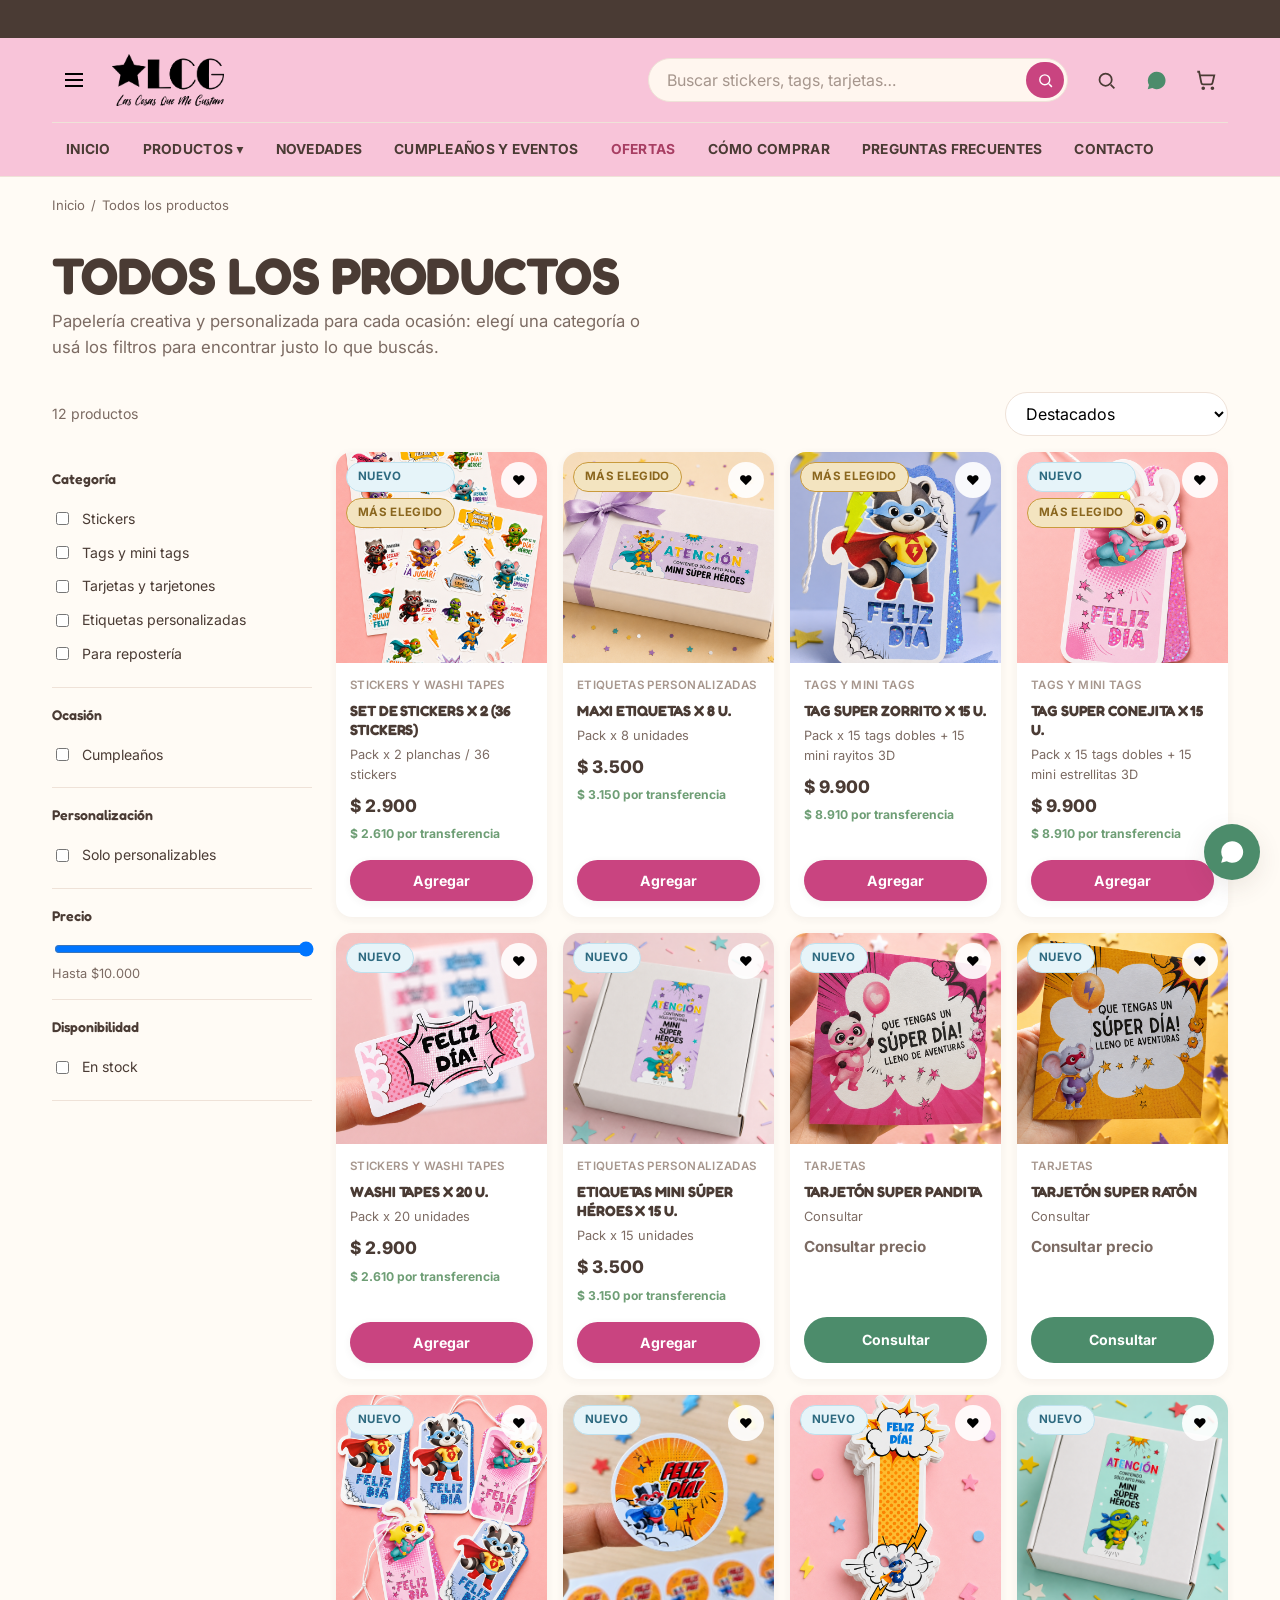
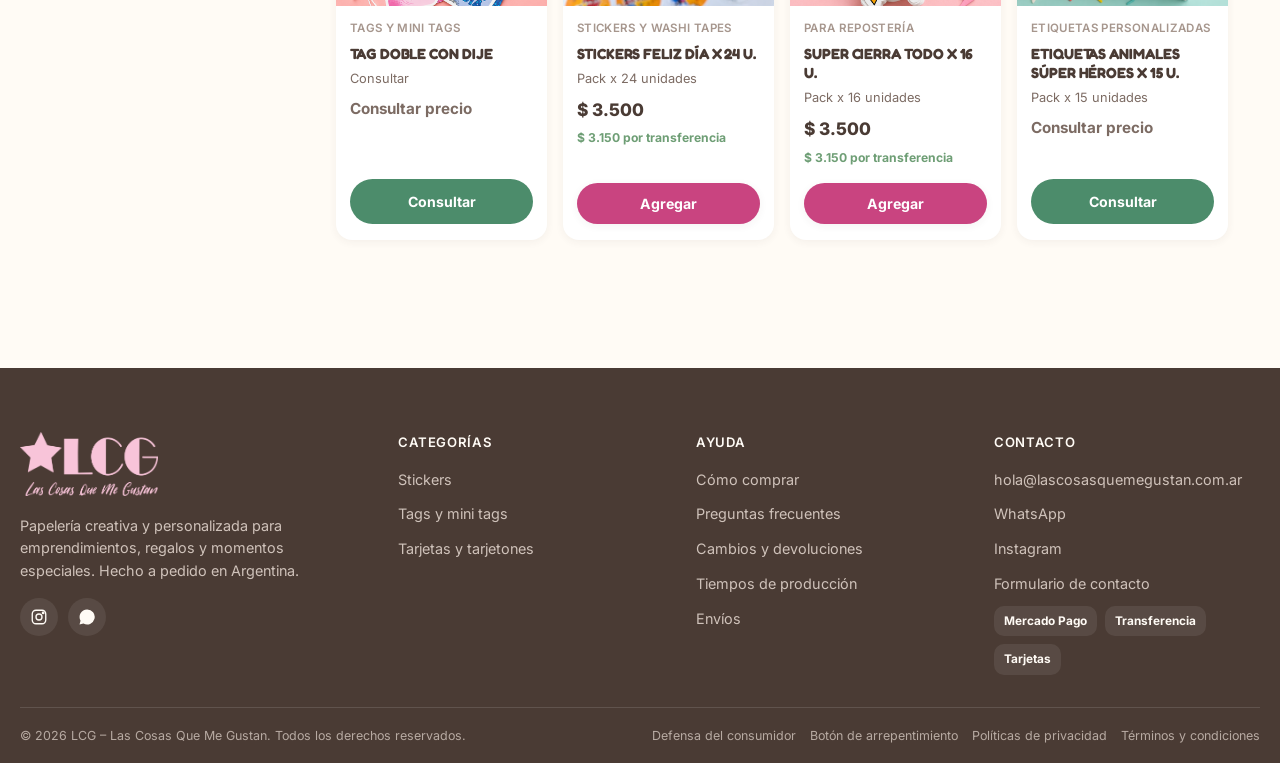
==== categoria.html @ e59e8c31 "Quitar icono/enlace "Mi cuenta" (header, menu movil, robots.txt) — no hay pagina cuenta.html ni back" ====
<!DOCTYPE html>
<html lang="es-AR">
<head>
<meta charset="UTF-8">
<meta name="viewport" content="width=device-width, initial-scale=1.0">
<title id="page-title">Productos | LCG – Las Cosas Que Me Gustan</title>
<meta name="description" content="Descubrí stickers, tags, tarjetas, toppers y papelería personalizada de LCG. Filtrá por categoría, ocasión, precio y disponibilidad.">
<link rel="canonical" href="https://www.lascosasquemegustan.com.ar/categoria.html">
<meta name="robots" content="index, follow">
<link rel="icon" href="assets/favicon-32.png" sizes="32x32" type="image/png">
<link rel="icon" href="assets/favicon-512.png" sizes="512x512" type="image/png">
<link rel="apple-touch-icon" href="assets/apple-touch-icon.png">
<link rel="stylesheet" href="css/styles.css">
<script type="application/ld+json" id="breadcrumb-jsonld">
{
  "@context": "https://schema.org",
  "@type": "BreadcrumbList",
  "itemListElement": [
    {"@type":"ListItem","position":1,"name":"Inicio","item":"https://www.lascosasquemegustan.com.ar/"},
    {"@type":"ListItem","position":2,"name":"Productos","item":"https://www.lascosasquemegustan.com.ar/categoria.html"}
  ]
}
</script>
</head>
<body>
<a href="#main" class="skip-link">Saltar al contenido principal</a>

<div class="topbar" role="region" aria-label="Beneficios de LCG">
  <div class="topbar__track">
    <span class="topbar__item">✦ Productos personalizados para cada ocasión</span>
    <span class="topbar__item">✦ Envíos por moto mensajería y otros medios</span>
    <span class="topbar__item">✦ 10% de descuento pagando por transferencia</span>
    <span class="topbar__item">✦ Producción artesanal y por pedido</span>
    <span class="topbar__item" aria-hidden="true">✦ Productos personalizados para cada ocasión</span>
    <span class="topbar__item" aria-hidden="true">✦ Envíos por moto mensajería y otros medios</span>
  </div>
</div>

<header class="site-header" data-site-header>
  <div class="container">
    <div class="header-main">
      <button class="header-main__menu-btn" data-mobile-menu-open aria-label="Abrir menú de navegación">
        <svg width="24" height="24" viewBox="0 0 24 24" fill="none" stroke="currentColor" stroke-width="2"><path d="M3 6h18M3 12h18M3 18h18"/></svg>
      </button>
      <a href="index.html" class="logo"><img src="assets/logo-lcg.png" alt="LCG – Las Cosas Que Me Gustan" height="52"></a>
      <form class="header-search" role="search" action="categoria.html" method="get">
        <label for="search-desktop" class="visually-hidden">Buscar productos</label>
        <input id="search-desktop" name="q" type="search" placeholder="Buscar stickers, tags, tarjetas…">
        <button type="submit" aria-label="Buscar"><svg width="17" height="17" viewBox="0 0 24 24" fill="none" stroke="currentColor" stroke-width="2"><circle cx="11" cy="11" r="7"/><path d="m21 21-4.3-4.3"/></svg></button>
      </form>
      <div class="header-actions">
        <button class="icon-btn" data-search-toggle aria-label="Buscar"><svg width="21" height="21" viewBox="0 0 24 24" fill="none" stroke="currentColor" stroke-width="2"><circle cx="11" cy="11" r="7"/><path d="m21 21-4.3-4.3"/></svg></button>
        <a href="https://wa.me/5491156983539" class="icon-btn icon-btn--whatsapp" aria-label="Escribinos por WhatsApp" target="_blank" rel="noopener"><svg width="21" height="21" viewBox="0 0 24 24" fill="currentColor"><path d="M12 2a10 10 0 0 0-8.6 15L2 22l5.2-1.4A10 10 0 1 0 12 2z"/></svg></a>
        <button class="icon-btn" data-cart-open aria-label="Ver carrito de compras">
          <svg width="22" height="22" viewBox="0 0 24 24" fill="none" stroke="currentColor" stroke-width="2"><circle cx="9" cy="21" r="1"/><circle cx="19" cy="21" r="1"/><path d="M2.5 3h2l2.4 12.1a2 2 0 0 0 2 1.6h8.2a2 2 0 0 0 2-1.6L21 7H6"/></svg>
          <span class="icon-btn__count" data-cart-count>0</span>
        </button>
      </div>
    </div>
    <div class="header-search-mobile" data-search-mobile style="display:none;">
      <form role="search" action="categoria.html" method="get">
        <label for="search-mobile" class="visually-hidden">Buscar productos</label>
        <input id="search-mobile" name="q" type="search" placeholder="Buscar stickers, tags, tarjetas…">
      </form>
    </div>
    <nav class="main-nav" aria-label="Navegación principal">
      <ul class="main-nav__list">
        <li><a class="main-nav__link" href="index.html">Inicio</a></li>
        <li class="main-nav__item has-dropdown">
          <a class="main-nav__link" href="categoria.html" aria-haspopup="true">Productos ▾</a>
          <div class="main-nav__dropdown">
            <a href="categoria.html?cat=stickers">Stickers</a>
            <a href="categoria.html?cat=tags">Tags y mini tags</a>
            <a href="categoria.html?cat=tarjetas">Tarjetas y tarjetones</a>
            <a href="categoria.html?cat=etiquetas">Etiquetas personalizadas</a>
            <a href="categoria.html?cat=papeleria-reposteria">Papelería para repostería</a>
            <a href="categoria.html">Ver todos los productos</a>
          </div>
        </li>
        <li><a class="main-nav__link" href="categoria.html?filter=nuevo">Novedades</a></li>
        <li><a class="main-nav__link" href="categoria.html?cat=cumpleanos">Cumpleaños y eventos</a></li>
        <li><a class="main-nav__link main-nav__link--sale" href="categoria.html?filter=ofertas">Ofertas</a></li>
        <li><a class="main-nav__link" href="como-comprar.html">Cómo comprar</a></li>
        <li><a class="main-nav__link" href="preguntas-frecuentes.html">Preguntas frecuentes</a></li>
        <li><a class="main-nav__link" href="contacto.html">Contacto</a></li>
      </ul>
    </nav>
  </div>
</header>

<div class="mobile-menu" data-mobile-menu>
  <div class="mobile-menu__backdrop" data-mobile-menu-backdrop></div>
  <div class="mobile-menu__panel" role="dialog" aria-modal="true" aria-label="Menú de navegación">
    <div class="mobile-menu__head">
      <a href="index.html" class="logo"><img src="assets/logo-lcg.png" alt="LCG – Las Cosas Que Me Gustan" height="52"></a>
      <button class="mobile-menu__close" data-mobile-menu-close aria-label="Cerrar menú"><svg width="18" height="18" viewBox="0 0 24 24" fill="none" stroke="currentColor" stroke-width="2"><path d="M18 6 6 18M6 6l12 12"/></svg></button>
    </div>
    <ul class="mobile-menu__list">
      <li><a href="index.html">Inicio</a></li>
      <li><a href="categoria.html">Ver todos los productos</a></li>
      <li><a href="categoria.html?filter=nuevo">Novedades</a></li>
      <li><a href="categoria.html?cat=stickers">Stickers</a></li>
      <li><a href="categoria.html?cat=tags">Tags y mini tags</a></li>
      <li><a href="categoria.html?cat=tarjetas">Tarjetas y tarjetones</a></li>
      <li><a href="categoria.html?cat=etiquetas">Etiquetas personalizadas</a></li>
      <li><a href="categoria.html?cat=papeleria-reposteria">Papelería para repostería</a></li>
      <li><a href="categoria.html?cat=cumpleanos">Cumpleaños y eventos</a></li>
      <li><a href="categoria.html?filter=ofertas">Ofertas</a></li>
      <li><a href="como-comprar.html">Cómo comprar</a></li>
      <li><a href="preguntas-frecuentes.html">Preguntas frecuentes</a></li>
      <li><a href="contacto.html">Contacto</a></li>
    </ul>
    <div class="mobile-menu__foot">
      <a href="https://wa.me/5491156983539" class="btn btn-whatsapp btn-block" target="_blank" rel="noopener">Escribinos por WhatsApp</a>
    </div>
  </div>
</div>

<main id="main">
  <div class="container">
    <nav class="breadcrumbs" aria-label="Migas de pan">
      <a href="index.html">Inicio</a><span>/</span><span aria-current="page" id="crumb-current">Productos</span>
    </nav>
    <div class="cat-page-head">
      <h1 class="section-title" id="cat-title">Todos los productos</h1>
      <p class="section-sub" id="cat-desc" style="margin-top:8px;">Papelería creativa y personalizada para cada ocasión: elegí una categoría o usá los filtros para encontrar justo lo que buscás.</p>
    </div>

    <div class="cat-toolbar">
      <button class="btn btn-ghost btn-sm filters-btn-mobile" data-filters-open>
        <svg width="16" height="16" viewBox="0 0 24 24" fill="none" stroke="currentColor" stroke-width="2"><path d="M4 6h16M7 12h10M10 18h4"/></svg>
        Filtros
      </button>
      <span class="cat-toolbar__count" data-result-count>12 productos</span>
      <label for="sort" class="visually-hidden">Ordenar por</label>
      <select id="sort" class="select-sort" data-sort-select>
        <option value="destacados">Destacados</option>
        <option value="nuevos">Nuevos</option>
        <option value="precio-asc">Precio: menor a mayor</option>
        <option value="precio-desc">Precio: mayor a menor</option>
      </select>
    </div>

    <div class="cat-layout">
      <!-- Filtros escritorio -->
      <aside class="filters" aria-label="Filtros de productos">
        <div class="filter-group">
          <h4>Categoría</h4>
          <label class="filter-option"><input type="checkbox" name="f-cat" value="stickers"> Stickers</label>
          <label class="filter-option"><input type="checkbox" name="f-cat" value="tags"> Tags y mini tags</label>
          <label class="filter-option"><input type="checkbox" name="f-cat" value="tarjetas"> Tarjetas y tarjetones</label>
          <label class="filter-option"><input type="checkbox" name="f-cat" value="etiquetas"> Etiquetas personalizadas</label>
          <label class="filter-option"><input type="checkbox" name="f-cat" value="papeleria-reposteria"> Para repostería</label>
        </div>
        <div class="filter-group">
          <h4>Ocasión</h4>
          <label class="filter-option"><input type="checkbox" name="f-occ" value="cumpleanos"> Cumpleaños</label>
        </div>
        <div class="filter-group">
          <h4>Personalización</h4>
          <label class="filter-option"><input type="checkbox" name="f-custom" value="1"> Solo personalizables</label>
        </div>
        <div class="filter-group filter-price">
          <h4>Precio</h4>
          <input type="range" id="price-range" min="0" max="10000" step="500" value="10000" aria-label="Precio máximo">
          <p style="font-size:.8rem;color:var(--text-soft);" id="price-range-label">Hasta $10.000</p>
        </div>
        <div class="filter-group">
          <h4>Disponibilidad</h4>
          <label class="filter-option"><input type="checkbox" name="f-stock" value="in_stock"> En stock</label>
        </div>
      </aside>

      <div>
        <div class="product-grid" data-category-products></div>
        <nav class="pagination" aria-label="Paginación de productos"></nav>
      </div>
    </div>
  </div>
</main>

<!-- Panel de filtros móvil -->
<div class="filters-drawer" data-filters-drawer>
  <div class="filters-drawer__backdrop" data-filters-backdrop></div>
  <div class="filters-drawer__panel" role="dialog" aria-modal="true" aria-label="Filtros de productos">
    <div class="mobile-menu__head">
      <h2 style="font-size:1.1rem;">Filtros</h2>
      <button class="mobile-menu__close" data-filters-close aria-label="Cerrar filtros"><svg width="16" height="16" viewBox="0 0 24 24" fill="none" stroke="currentColor" stroke-width="2"><path d="M18 6 6 18M6 6l12 12"/></svg></button>
    </div>
    <div class="filter-group">
      <h4>Categoría</h4>
      <label class="filter-option"><input type="checkbox" name="f-cat" value="stickers"> Stickers</label>
      <label class="filter-option"><input type="checkbox" name="f-cat" value="tags"> Tags y mini tags</label>
      <label class="filter-option"><input type="checkbox" name="f-cat" value="tarjetas"> Tarjetas y tarjetones</label>
      <label class="filter-option"><input type="checkbox" name="f-cat" value="etiquetas"> Etiquetas personalizadas</label>
      <label class="filter-option"><input type="checkbox" name="f-cat" value="papeleria-reposteria"> Para repostería</label>
    </div>
    <div class="filter-group">
      <h4>Personalización</h4>
      <label class="filter-option"><input type="checkbox" name="f-custom" value="1"> Solo personalizables</label>
    </div>
    <button class="btn btn-primary btn-block" data-filters-close style="margin-top:16px;">Ver resultados</button>
  </div>
</div>

<footer class="site-footer">
  <div class="container footer-top">
    <div class="footer-brand">
      <a href="index.html" class="logo-chip"><img src="assets/logo-lcg-pink.png" alt="LCG – Las Cosas Que Me Gustan"></a>
      <p>Papelería creativa y personalizada para emprendimientos, regalos y momentos especiales. Hecho a pedido en Argentina.</p>
      <div class="footer-social">
        <a href="https://www.instagram.com/lcg.lascosasquemegustan/" target="_blank" rel="noopener" aria-label="Instagram de LCG"><svg width="18" height="18" viewBox="0 0 24 24" fill="none" stroke="currentColor" stroke-width="1.8"><rect x="3" y="3" width="18" height="18" rx="5"/><circle cx="12" cy="12" r="4"/><circle cx="17.5" cy="6.5" r="1"/></svg></a>
        <a href="https://wa.me/5491156983539" target="_blank" rel="noopener" aria-label="WhatsApp de LCG"><svg width="18" height="18" viewBox="0 0 24 24" fill="currentColor"><path d="M12 2a10 10 0 0 0-8.6 15L2 22l5.2-1.4A10 10 0 1 0 12 2z"/></svg></a>
      </div>
    </div>
    <nav class="footer-col" aria-label="Categorías">
      <h4>Categorías</h4>
      <ul>
        <li><a href="categoria.html?cat=stickers">Stickers</a></li>
        <li><a href="categoria.html?cat=tags">Tags y mini tags</a></li>
        <li><a href="categoria.html?cat=tarjetas">Tarjetas y tarjetones</a></li>
      </ul>
    </nav>
    <nav class="footer-col" aria-label="Ayuda">
      <h4>Ayuda</h4>
      <ul>
        <li><a href="como-comprar.html">Cómo comprar</a></li>
        <li><a href="preguntas-frecuentes.html">Preguntas frecuentes</a></li>
        <li><a href="como-comprar.html#cambios">Cambios y devoluciones</a></li>
        <li><a href="como-comprar.html#produccion">Tiempos de producción</a></li>
        <li><a href="como-comprar.html#envios">Envíos</a></li>
      </ul>
    </nav>
    <div class="footer-col">
      <h4>Contacto</h4>
      <ul>
        <li><a href="mailto:hola@lascosasquemegustan.com.ar">hola@lascosasquemegustan.com.ar</a></li>
        <li><a href="https://wa.me/5491156983539" target="_blank" rel="noopener">WhatsApp</a></li>
        <li><a href="https://www.instagram.com/lcg.lascosasquemegustan/" target="_blank" rel="noopener">Instagram</a></li>
        <li><a href="contacto.html">Formulario de contacto</a></li>
      </ul>
      <div class="footer-payments">
        <span class="pay-chip">Mercado Pago</span>
        <span class="pay-chip">Transferencia</span>
        <span class="pay-chip">Tarjetas</span>
      </div>
    </div>
  </div>
  <div class="container footer-bottom">
    <span>© 2026 LCG – Las Cosas Que Me Gustan. Todos los derechos reservados.</span>
    <div class="footer-legal">
      <a href="#">Defensa del consumidor</a>
      <a href="#">Botón de arrepentimiento</a>
      <a href="#">Políticas de privacidad</a>
      <a href="#">Términos y condiciones</a>
    </div>
  </div>
</footer>

<button class="wa-float" data-wa-float aria-label="Abrir opciones de WhatsApp" aria-haspopup="true"><svg width="26" height="26" viewBox="0 0 24 24" fill="currentColor"><path d="M12 2a10 10 0 0 0-8.6 15L2 22l5.2-1.4A10 10 0 1 0 12 2z"/></svg></button>
<div class="wa-menu" data-wa-menu role="menu" aria-label="Opciones de mensaje por WhatsApp">
  <h4>¿En qué te ayudamos?</h4>
  <a data-wa-msg="consulta" target="_blank" rel="noopener">Quiero consultar por este producto</a>
  <a data-wa-msg="personalizar" target="_blank" rel="noopener">Quiero personalizar este diseño</a>
  <a data-wa-msg="pedido" target="_blank" rel="noopener">Necesito ayuda con mi pedido</a>
  <a data-wa-msg="cotizar" target="_blank" rel="noopener">Quiero cotizar una cantidad diferente</a>
</div>

<div class="cart-drawer" data-cart-drawer>
  <div class="cart-drawer__backdrop" data-cart-backdrop></div>
  <div class="cart-drawer__panel" role="dialog" aria-modal="true" aria-label="Carrito de compras">
    <div class="cart-drawer__head">
      <h2 style="font-size:1.1rem;">Tu carrito</h2>
      <button class="cart-drawer__close" data-cart-close aria-label="Cerrar carrito"><svg width="16" height="16" viewBox="0 0 24 24" fill="none" stroke="currentColor" stroke-width="2"><path d="M18 6 6 18M6 6l12 12"/></svg></button>
    </div>
    <div class="cart-drawer__items" data-cart-items></div>
    <div class="cart-empty" data-cart-empty>
      <p>Tu carrito está vacío por ahora.</p>
      <a href="categoria.html" class="btn btn-secondary" style="margin-top:14px;">Ver productos</a>
    </div>
    <div class="cart-drawer__foot" data-cart-foot style="display:none;">
      <div class="cart-coupon">
        <label for="coupon" class="visually-hidden">Cupón de descuento</label>
        <input id="coupon" type="text" placeholder="Cupón de descuento">
        <button class="btn btn-ghost btn-sm" type="button">Aplicar</button>
      </div>
      <div class="cart-summary-row"><span>Subtotal</span><span data-cart-subtotal>$0</span></div>
      <div class="cart-summary-row"><span>Envío estimado</span><span data-cart-shipping>—</span></div>
      <div class="cart-summary-row total"><span>Total por transferencia</span><span data-cart-transfer>$0</span></div>
      <div class="cart-transfer-note">10% off pagando por transferencia bancaria</div>
      <a href="checkout.html" class="btn btn-primary btn-block">Finalizar compra</a>
    </div>
  </div>
</div>

<script src="js/products-data.js"></script>
<script src="js/render.js"></script>
<script>
  (function () {
    const PAGE_SIZE = 12;
    const params = new URLSearchParams(window.location.search);
    const catSlug = params.get('cat');
    const q = (params.get('q') || '').toLowerCase();
    let baseList = LCG_PRODUCTS;
    let titleText = 'Todos los productos';
    let descText = 'Papelería creativa y personalizada para cada ocasión: elegí una categoría o usá los filtros para encontrar justo lo que buscás.';

    if (catSlug) {
      baseList = baseList.filter((p) => p.category === catSlug || (p.occasion && p.occasion.includes(catSlug)));
      const cat = LCG_CATEGORIES.find((c) => c.slug === catSlug);
      if (cat) { titleText = cat.label; descText = cat.desc; }
    }
    if (params.get('filter') === 'nuevo') { baseList = baseList.filter(p => p.badges.includes('new')); titleText = 'Novedades'; }
    if (params.get('filter') === 'ofertas') { baseList = baseList.filter(p => p.badges.includes('offer')); titleText = 'Ofertas'; }
    if (q) { baseList = baseList.filter(p => p.name.toLowerCase().includes(q)); titleText = `Resultados para "${q}"`; }

    document.getElementById('cat-title').textContent = titleText;
    document.getElementById('cat-desc').textContent = descText;
    document.getElementById('crumb-current').textContent = titleText;
    document.getElementById('page-title').textContent = titleText + ' | LCG – Las Cosas Que Me Gustan';

    let currentPage = 1;
    const sortSelect = document.getElementById('sort');
    const priceInput = document.getElementById('price-range');
    const priceLabel = document.getElementById('price-range-label');
    const PRICE_MAX = priceInput ? parseInt(priceInput.max, 10) : 10000;

    function getCheckedValues(name) {
      return Array.from(document.querySelectorAll(`input[name="${name}"]:checked`)).map((i) => i.value);
    }
    function syncCheckbox(name, value, checked) {
      document.querySelectorAll(`input[name="${name}"][value="${value}"]`).forEach((i) => { i.checked = checked; });
    }

    function getFilteredList() {
      let list = baseList;
      const cats = getCheckedValues('f-cat');
      if (cats.length) list = list.filter((p) => cats.includes(p.category));
      const occs = getCheckedValues('f-occ');
      if (occs.length) list = list.filter((p) => p.occasion && p.occasion.some((o) => occs.includes(o)));
      if (getCheckedValues('f-custom').length) list = list.filter((p) => p.personalizable);
      if (getCheckedValues('f-stock').length) list = list.filter((p) => p.stock === 'in_stock' || p.stock === 'last_units');
      if (priceInput) {
        const maxPrice = parseInt(priceInput.value, 10);
        if (maxPrice < PRICE_MAX) list = list.filter((p) => typeof p.price === 'number' && p.price <= maxPrice);
      }
      return list;
    }

    function sortList(list) {
      const sortBy = sortSelect ? sortSelect.value : 'destacados';
      const arr = [...list];
      if (sortBy === 'nuevos') {
        arr.sort((a, b) => (b.badges.includes('new') ? 1 : 0) - (a.badges.includes('new') ? 1 : 0));
      } else if (sortBy === 'precio-asc') {
        arr.sort((a, b) => (typeof a.price === 'number' ? a.price : Infinity) - (typeof b.price === 'number' ? b.price : Infinity));
      } else if (sortBy === 'precio-desc') {
        arr.sort((a, b) => (typeof b.price === 'number' ? b.price : -Infinity) - (typeof a.price === 'number' ? a.price : -Infinity));
      } else {
        arr.sort((a, b) => (b.badges.includes('most_picked') ? 1 : 0) - (a.badges.includes('most_picked') ? 1 : 0));
      }
      return arr;
    }

    function renderPagination(totalItems) {
      const nav = document.querySelector('.pagination');
      if (!nav) return;
      const totalPages = Math.max(1, Math.ceil(totalItems / PAGE_SIZE));
      if (currentPage > totalPages) currentPage = totalPages;
      if (totalPages <= 1) { nav.innerHTML = ''; return; }
      let html = '';
      if (currentPage > 1) html += `<button type="button" data-page="${currentPage - 1}" aria-label="Página anterior">←</button>`;
      for (let i = 1; i <= totalPages; i++) {
        html += i === currentPage
          ? `<span class="is-current" aria-current="page">${i}</span>`
          : `<button type="button" data-page="${i}" aria-label="Página ${i}">${i}</button>`;
      }
      if (currentPage < totalPages) html += `<button type="button" data-page="${currentPage + 1}" aria-label="Página siguiente">→</button>`;
      nav.innerHTML = html;
    }

    function render() {
      const filtered = sortList(getFilteredList());
      document.querySelector('[data-result-count]').textContent = filtered.length + (filtered.length === 1 ? ' producto' : ' productos');

      const start = (currentPage - 1) * PAGE_SIZE;
      const pageItems = filtered.slice(start, start + PAGE_SIZE);

      if (pageItems.length) {
        lcgRenderProductGrid('[data-category-products]', pageItems);
      } else if (baseList.length === 0) {
        document.querySelector('[data-category-products]').innerHTML = `
          <div style="grid-column:1/-1; text-align:center; padding:48px 20px; background:var(--bg-alt); border-radius:var(--r-lg);">
            <p style="font-family:var(--font-display); font-size:1.2rem; margin-bottom:8px;">Todavía no hay productos cargados acá</p>
            <p style="color:var(--text-soft); max-width:420px; margin:0 auto 18px;">Esta categoría está en preparación. Mientras tanto, consultanos por WhatsApp o mirá el resto del catálogo.</p>
            <a href="https://wa.me/5491156983539?text=Hola!%20Quiero%20consultar%20disponibilidad" class="btn btn-whatsapp" target="_blank" rel="noopener" style="margin-right:8px;">Consultar por WhatsApp</a>
            <a href="categoria.html" class="btn btn-secondary">Ver todos los productos</a>
          </div>`;
      } else {
        document.querySelector('[data-category-products]').innerHTML = `
          <div style="grid-column:1/-1; text-align:center; padding:48px 20px; background:var(--bg-alt); border-radius:var(--r-lg);">
            <p style="font-family:var(--font-display); font-size:1.2rem; margin-bottom:8px;">No encontramos productos con estos filtros</p>
            <p style="color:var(--text-soft); max-width:420px; margin:0 auto 18px;">Probá sacar algún filtro o consultanos por WhatsApp.</p>
            <a href="https://wa.me/5491156983539?text=Hola!%20Quiero%20consultar%20disponibilidad" class="btn btn-whatsapp" target="_blank" rel="noopener">Consultar por WhatsApp</a>
          </div>`;
      }
      renderPagination(filtered.length);
    }

    document.querySelectorAll('input[name^="f-"]').forEach((input) => {
      input.addEventListener('change', () => {
        syncCheckbox(input.name, input.value, input.checked);
        currentPage = 1;
        render();
      });
    });

    if (priceInput) {
      priceInput.addEventListener('input', () => {
        const v = parseInt(priceInput.value, 10);
        if (priceLabel) priceLabel.textContent = v >= PRICE_MAX ? `Hasta $${PRICE_MAX.toLocaleString('es-AR')}+` : `Hasta $${v.toLocaleString('es-AR')}`;
        currentPage = 1;
        render();
      });
    }

    if (sortSelect) sortSelect.addEventListener('change', () => { currentPage = 1; render(); });

    document.querySelector('.pagination')?.addEventListener('click', (e) => {
      const btn = e.target.closest('[data-page]');
      if (!btn) return;
      currentPage = parseInt(btn.getAttribute('data-page'), 10);
      render();
      document.querySelector('[data-category-products]')?.scrollIntoView({ behavior: 'smooth', block: 'start' });
    });

    render();
  })();
</script>
<script src="js/cart.js"></script>
<script src="js/main.js"></script>
</body>
</html>
---- css/styles.css ----
/* ==========================================================================
   LCG — Las Cosas Que Me Gustan
   Sistema de diseño — styles.css
   Papelería creativa personalizada · Argentina
   ========================================================================== */

/* ---- Fuentes ---- */
@import url('https://fonts.googleapis.com/css2?family=Fredoka:wght@400;500;600;700&family=Inter:wght@400;500;600;700;800&display=swap');

/* ---- Variables del sistema de diseño ---- */
:root{
  /* Color — fondo */
  --bg: #FFFBF5;
  --bg-alt: #FFF6EF;
  --white: #FFFFFF;

  /* Color — marca (institucional: #F8C4D9) */
  --pink: #F8C4D9;
  --pink-strong: #C94480;
  --pink-soft: #FCEEF3;
  --lavender: #D9CFF0;
  --lavender-strong: #B9A8E0;
  --lavender-soft: #F0ECFB;
  --gold: #C99A3C;
  --gold-soft: #F3E4C0;
  --sky: #BFE1EE;
  --sky-soft: #E6F4F9;
  --yellow: #FBE6A2;
  --yellow-soft: #FDF4D9;

  /* Color — texto */
  --text: #4A3B34;
  --text-soft: #7C6B63;
  --text-faint: #A6968D;
  --border: #EFE2D8;

  /* Estado */
  --success: #6E9E75;
  --error: #C15B4A;

  /* Tipografía */
  --font-display: 'Fredoka', ui-rounded, system-ui, sans-serif;
  --font-body: 'Inter', system-ui, -apple-system, sans-serif;

  /* Radios */
  --r-sm: 10px;
  --r-md: 16px;
  --r-lg: 24px;
  --r-full: 999px;

  /* Sombras */
  --shadow-sm: 0 2px 8px rgba(74, 59, 52, 0.06);
  --shadow-md: 0 8px 24px rgba(74, 59, 52, 0.10);
  --shadow-lg: 0 16px 40px rgba(74, 59, 52, 0.14);

  /* Espaciado */
  --space-1: 4px;
  --space-2: 8px;
  --space-3: 12px;
  --space-4: 16px;
  --space-5: 24px;
  --space-6: 32px;
  --space-7: 48px;
  --space-8: 64px;
  --space-9: 96px;

  /* Layout */
  --container: 1240px;
  --header-h: 116px;
  --header-h-scrolled: 76px;
}

/* ---- Reset básico ---- */
*, *::before, *::after{ box-sizing: border-box; }
html{ scroll-behavior: smooth; }
@media (prefers-reduced-motion: reduce){
  html{ scroll-behavior: auto; }
  *, *::before, *::after{ animation-duration: 0.01ms !important; animation-iteration-count: 1 !important; transition-duration: 0.01ms !important; scroll-behavior: auto !important; }
}
html{
  overflow-x: hidden;
  width: 100%;
}
body{
  margin: 0;
  width: 100%;
  background: var(--bg);
  color: var(--text);
  font-family: var(--font-body);
  font-size: 16px;
  line-height: 1.55;
  -webkit-font-smoothing: antialiased;
  overflow-x: hidden;
}
img{ max-width: 100%; display: block; }
a{ color: inherit; text-decoration: none; }
button{ font-family: inherit; cursor: pointer; }
input, select, textarea{ font-family: inherit; font-size: 1rem; }
ul{ margin: 0; padding: 0; list-style: none; }
h1,h2,h3,h4{ font-family: var(--font-display); font-weight: 600; margin: 0; color: var(--text); }
p{ margin: 0; }

/* Foco visible — accesibilidad */
a:focus-visible, button:focus-visible, input:focus-visible, select:focus-visible, textarea:focus-visible, [tabindex]:focus-visible{
  outline: 3px solid var(--lavender-strong);
  outline-offset: 2px;
  border-radius: var(--r-sm);
}

.skip-link{
  position: absolute; left: -999px; top: 0; z-index: 999;
  background: var(--text); color: var(--white); padding: 12px 20px; border-radius: var(--r-sm);
}
.skip-link:focus{ left: 12px; top: 12px; }

.container{ max-width: var(--container); margin: 0 auto; padding: 0 20px; }
@media (min-width: 768px){ .container{ padding: 0 32px; } }

.visually-hidden{
  position: absolute; width: 1px; height: 1px; padding: 0; margin: -1px;
  overflow: hidden; clip: rect(0,0,0,0); white-space: nowrap; border: 0;
}

/* ---- Tipografía utilitaria ---- */
.eyebrow{
  font-family: var(--font-body); font-weight: 700; font-size: 0.78rem; letter-spacing: 0.08em;
  text-transform: uppercase; color: var(--pink-strong);
}
.section-title{ font-size: clamp(1.9rem, 4.4vw, 3.2rem); line-height: .98; letter-spacing: -0.01em; text-transform: uppercase; font-weight: 700; }
.section-sub{ color: var(--text-soft); font-size: 1.05rem; max-width: 620px; }
.section-head{ display: flex; flex-direction: column; gap: var(--space-2); margin-bottom: var(--space-6); }
.section-head.center{ align-items: center; text-align: center; margin-left: auto; margin-right: auto; }

/* Cabecera "editorial" grande, alineada a la izquierda — inspirada en la
   dinámica de secciones a todo color de referencias de e-commerce del rubro. */
.section-head.display{ flex-direction: row; align-items: flex-end; justify-content: space-between; gap: var(--space-4); flex-wrap: wrap; }
.section-head.display .section-title{ margin-bottom: 0; }

/* ---- Botones ---- */
.btn{
  display: inline-flex; align-items: center; justify-content: center; gap: 8px;
  font-family: var(--font-body); font-weight: 700; font-size: 0.95rem;
  padding: 14px 26px; border-radius: var(--r-full); border: 2px solid transparent;
  transition: transform .15s ease, box-shadow .15s ease, background-color .15s ease, color .15s ease;
  min-height: 48px; white-space: nowrap;
}
.btn:active{ transform: translateY(1px); }
.btn-primary{ background: var(--pink-strong); color: var(--white); box-shadow: var(--shadow-sm); }
.btn-primary:hover{ background: #B23A70; box-shadow: var(--shadow-md); }
.btn-secondary{ background: var(--white); color: var(--text); border-color: var(--pink-strong); }
.btn-secondary:hover{ background: var(--pink-soft); }
.btn-ghost{ background: transparent; color: var(--text); border-color: var(--border); }
.btn-ghost:hover{ background: var(--bg-alt); }
.btn-whatsapp{ background: #4C8C6B; color: var(--white); }
.btn-whatsapp:hover{ background: #416F58; }
.btn-block{ width: 100%; }
.btn-sm{ padding: 10px 18px; min-height: 40px; font-size: 0.88rem; }
.btn[disabled]{ opacity: .5; cursor: not-allowed; }

/* ---- Tags / badges ---- */
.badge{
  display: inline-flex; align-items: center; gap: 6px; font-size: 0.72rem; font-weight: 700;
  letter-spacing: .03em; text-transform: uppercase; padding: 5px 11px; border-radius: var(--r-full);
  border: 1px solid transparent;
}
.badge-new{ background: var(--sky-soft); color: #2E6A80; border-color: var(--sky); }
.badge-custom{ background: var(--lavender-soft); color: #5B3F9E; border-color: var(--lavender); }
.badge-lastunits{ background: var(--yellow-soft); color: #8A6A16; border-color: var(--yellow); }
.badge-offer{ background: var(--pink-soft); color: #A83E63; border-color: var(--pink); }

/* ==========================================================================
   Barra superior de beneficios
   ========================================================================== */
.topbar{
  background: var(--text); color: var(--bg); font-size: 0.76rem; font-weight: 700;
  overflow: hidden; position: relative; height: 38px; display: flex; align-items: center;
  text-transform: uppercase; letter-spacing: .03em;
}
.topbar__track{
  display: flex; gap: 64px; white-space: nowrap; padding-left: 100%;
  animation: topbar-scroll 26s linear infinite;
}
.topbar:hover .topbar__track, .topbar__track:focus-within{ animation-play-state: paused; }
@keyframes topbar-scroll{
  from{ transform: translateX(0); }
  to{ transform: translateX(-100%); }
}
.topbar__item{ display: inline-flex; align-items: center; gap: 8px; }
@media (prefers-reduced-motion: reduce){
  .topbar__track{ animation: none; padding-left: 20px; overflow-x: auto; }
}

/* ==========================================================================
   Encabezado
   ========================================================================== */
.site-header{
  position: sticky; top: 0; z-index: 60; background: var(--pink); border-bottom: 1px solid var(--border);
  transition: box-shadow .2s ease, background-color .2s ease;
}
.site-header.is-scrolled{ box-shadow: var(--shadow-sm); }
.header-main{
  display: flex; align-items: center; gap: var(--space-4); padding: 16px 0;
}
.header-main__menu-btn{
  display: inline-flex; align-items: center; justify-content: center; width: 44px; height: 44px;
  background: transparent; border: none; border-radius: var(--r-sm);
}
.header-main__menu-btn:hover{ background: var(--bg-alt); }
.logo{
  font-family: var(--font-display); font-size: 1.5rem; font-weight: 700; color: var(--text);
  display: flex; flex-direction: column; line-height: 1; margin-right: auto;
}
.logo span{ font-family: var(--font-body); font-size: 0.62rem; font-weight: 600; letter-spacing: .06em;
  text-transform: uppercase; color: var(--pink-strong); margin-top: 4px; }
.logo img{ height: 52px; width: auto; display: block; }
.footer-brand .logo-chip{ background: transparent; display: inline-flex; align-items: center; padding: 0; border-radius: var(--r-md); }
.footer-brand .logo-chip img{ height: 64px; width: auto; display: block; }

.header-search{
  flex: 1; max-width: 420px; display: none; position: relative;
}
.header-search input{
  width: 100%; border: 1.5px solid var(--border); background: var(--bg-alt); border-radius: var(--r-full);
  padding: 11px 44px 11px 18px; color: var(--text);
}
.header-search input::placeholder{ color: var(--text-faint); }
.header-search button{
  position: absolute; right: 4px; top: 4px; bottom: 4px; width: 38px; background: var(--pink-strong);
  border: none; border-radius: var(--r-full); color: var(--white); display: flex; align-items: center; justify-content: center;
}
@media (min-width: 900px){ .header-search{ display: block; } }

.header-actions{ display: flex; align-items: center; gap: 6px; }
.icon-btn{
  position: relative; width: 44px; height: 44px; display: inline-flex; align-items: center; justify-content: center;
  background: transparent; border: none; border-radius: var(--r-sm); color: var(--text);
}
.icon-btn:hover{ background: var(--bg-alt); }
.icon-btn__count{
  position: absolute; top: 2px; right: 2px; background: var(--pink-strong); color: var(--white);
  font-size: 0.65rem; font-weight: 700; min-width: 17px; height: 17px; border-radius: var(--r-full);
  display: flex; align-items: center; justify-content: center; padding: 0 3px;
}
.icon-btn--whatsapp{ color: #4C8C6B; }

.header-search-mobile{ padding: 0 0 14px; display: block; }
@media (min-width: 900px){ .header-search-mobile{ display: none; } }
.header-search-mobile input{
  width: 100%; border: 1.5px solid var(--border); background: var(--bg-alt); border-radius: var(--r-full);
  padding: 11px 18px;
}

/* ---- Navegación principal ---- */
.main-nav{ display: none; border-top: 1px solid var(--border); }
@media (min-width: 1080px){ .main-nav{ display: block; } }
.main-nav__list{ display: flex; align-items: center; gap: 4px; padding: 4px 0; }
.main-nav__link{
  display: inline-flex; align-items: center; gap: 4px; padding: 12px 14px; font-weight: 700; font-size: 0.86rem;
  border-radius: var(--r-sm); text-transform: uppercase; letter-spacing: .02em;
}
.main-nav__link:hover{ background: var(--pink-soft); color: var(--pink-strong); }
.main-nav__item{ position: relative; }
.main-nav__item.has-dropdown:hover .main-nav__dropdown,
.main-nav__item.has-dropdown:focus-within .main-nav__dropdown{ display: grid; }
.main-nav__dropdown{
  display: none; position: absolute; top: 100%; left: 0; background: var(--white); border: 1px solid var(--border);
  border-radius: var(--r-md); box-shadow: var(--shadow-lg); padding: 20px; grid-template-columns: repeat(2, 200px); gap: 6px 28px;
  z-index: 40;
}
.main-nav__dropdown a{ display: block; padding: 8px 10px; border-radius: var(--r-sm); font-size: 0.9rem; }
.main-nav__dropdown a:hover{ background: var(--lavender-soft); color: #5B3F9E; }
.main-nav__link--sale{ color: #A83E63; }

/* ---- Menú móvil ---- */
.mobile-menu{
  position: fixed; inset: 0; z-index: 90; display: none;
}
.mobile-menu.is-open{ display: block; }
.mobile-menu__backdrop{ position: absolute; inset: 0; background: rgba(74,59,52,.4); }
.mobile-menu__panel{
  position: absolute; top: 0; left: 0; bottom: 0; width: min(340px, 86vw); background: var(--bg);
  padding: 20px; overflow-y: auto; box-shadow: var(--shadow-lg);
  transform: translateX(-100%); transition: transform .25s ease;
}
.mobile-menu.is-open .mobile-menu__panel{ transform: translateX(0); }
.mobile-menu__head{ display: flex; align-items: center; justify-content: space-between; margin-bottom: var(--space-4); }
.mobile-menu__close{ width: 40px; height: 40px; border: none; background: var(--bg-alt); border-radius: var(--r-full); }
.mobile-menu__list a{
  display: flex; align-items: center; justify-content: space-between; padding: 15px 6px; font-weight: 700;
  border-bottom: 1px solid var(--border); font-size: 1.15rem; font-family: var(--font-display);
  text-transform: uppercase; letter-spacing: -0.005em;
}
.mobile-menu__foot{ margin-top: var(--space-5); display: flex; flex-direction: column; gap: 10px; }

/* ==========================================================================
   Franja animada de identidad (marquee)
   ========================================================================== */
.marquee{
  background: var(--white);
  overflow: hidden; padding: 10px 0;
}
.marquee__track{
  display: flex; gap: 56px; white-space: nowrap; width: max-content;
  animation: marquee-scroll 28s linear infinite;
}
.marquee:hover .marquee__track, .marquee__track:focus-within{ animation-play-state: paused; }
@keyframes marquee-scroll{ from{ transform: translateX(0);} to{ transform: translateX(-50%);} }
.marquee__item{
  font-family: var(--font-display); font-weight: 700; font-size: clamp(1.3rem, 3.4vw, 2.1rem); color: var(--text);
  display: inline-flex; align-items: center; gap: 20px; letter-spacing: -0.01em; text-transform: uppercase;
}
.marquee__dot{ color: var(--pink-strong); }
@media (prefers-reduced-motion: reduce){
  .marquee__track{ animation: none; flex-wrap: wrap; overflow-x: auto; }
}

/* ==========================================================================
   Hero
   ========================================================================== */
.hero{ padding: var(--space-6) 0 var(--space-7); }
.hero__grid{ display: grid; gap: var(--space-6); align-items: center; }
@media (min-width: 960px){ .hero__grid{ grid-template-columns: 1.05fr .95fr; gap: var(--space-8); } }
.hero__copy .eyebrow{ margin-bottom: var(--space-3); display: inline-block; font-size: .85rem; }
.hero__title{ font-size: clamp(2.4rem, 5.6vw, 4.2rem); line-height: .96; letter-spacing: -0.015em; margin-bottom: var(--space-4); font-weight: 700; }
.hero__text{ color: var(--text-soft); font-size: 1.12rem; max-width: 480px; margin-bottom: var(--space-5); }
.hero__ctas{ display: flex; flex-wrap: wrap; gap: 14px; }
.hero--simple .hero__grid{ grid-template-columns: 1fr; text-align: center; }
.hero--simple .hero__copy{ max-width: 720px; margin: 0 auto; }
.hero--simple .hero__text{ max-width: 560px; margin-left: auto; margin-right: auto; }
.hero--simple .hero__ctas{ justify-content: center; }
.hero__visual{
  position: relative; border-radius: var(--r-lg); overflow: hidden; aspect-ratio: 4/3.4;
  background: linear-gradient(135deg, var(--pink-soft), var(--lavender-soft) 60%, var(--sky-soft));
  box-shadow: var(--shadow-md);
}
.hero__visual .ph-photo{ position: absolute; inset: 0; }
.hero__badge-float{
  position: absolute; bottom: 18px; left: 18px; background: var(--white); border-radius: var(--r-md);
  padding: 12px 16px; box-shadow: var(--shadow-md); display: flex; align-items: center; gap: 10px; font-size: .85rem; font-weight: 700;
}

/* Placeholder de foto — reemplazar por fotografía real de producto */
.ph-photo{
  display: flex; align-items: center; justify-content: center; flex-direction: column; gap: 6px;
  background: repeating-linear-gradient(135deg, rgba(255,255,255,.5) 0 18px, rgba(255,255,255,.15) 18px 36px);
  color: var(--text-soft); text-align: center; font-size: .78rem; font-weight: 600; border-radius: inherit;
  width: 100%; height: 100%; padding: var(--space-3);
}
.ph-photo svg{ width: 34%; height: auto; opacity: .55; }

/* ==========================================================================
   Categorías visuales
   ========================================================================== */
.cat-grid{ display: grid; grid-template-columns: repeat(2, 1fr); gap: var(--space-4); }
@media (min-width: 700px){ .cat-grid{ grid-template-columns: repeat(4, 1fr); } }
.cat-card{
  border-radius: var(--r-lg); overflow: hidden; background: var(--white); box-shadow: var(--shadow-sm);
  transition: transform .18s ease, box-shadow .18s ease; display: flex; flex-direction: column;
}
.cat-card:hover{ transform: translateY(-4px); box-shadow: var(--shadow-md); }
.cat-card__img{ aspect-ratio: 1/1; background: var(--pink-soft); }
.cat-card__img.alt-2{ background: var(--lavender-soft); }
.cat-card__img.alt-3{ background: var(--sky-soft); }
.cat-card__img.alt-4{ background: var(--yellow-soft); }
.cat-card__body{ padding: 14px 16px 18px; }
.cat-card__title{ font-family: var(--font-display); font-size: 1.15rem; margin-bottom: 4px; text-transform: uppercase; letter-spacing: -0.005em; font-weight: 700; }
.cat-card__desc{ font-size: .85rem; color: var(--text-soft); margin-bottom: 10px; }
.cat-card__link{ font-size: .82rem; font-weight: 700; color: var(--pink-strong); }

/* ==========================================================================
   Grilla / carrusel de productos
   ========================================================================== */
.product-scroller{ display: flex; gap: var(--space-4); overflow-x: auto; padding-bottom: 8px; scroll-snap-type: x mandatory; }
.product-scroller .product-card{ min-width: 240px; scroll-snap-align: start; }
.product-grid{ display: grid; grid-template-columns: repeat(2, 1fr); gap: var(--space-4); }
@media (min-width: 700px){ .product-grid{ grid-template-columns: repeat(2, 1fr); } }
@media (min-width: 980px){ .product-grid{ grid-template-columns: repeat(4, 1fr); } }

.product-card{
  background: var(--white); border-radius: var(--r-md); overflow: hidden; box-shadow: var(--shadow-sm);
  display: flex; flex-direction: column; position: relative; transition: box-shadow .18s ease, transform .18s ease;
}
.product-card:hover{ box-shadow: var(--shadow-md); transform: translateY(-3px); }
.product-card__media{ position: relative; aspect-ratio: 1/1; background: var(--bg-alt); overflow: hidden; }
.product-card__media img{ width: 100%; height: 100%; object-fit: cover; }
.product-card__media img.img-alt{ position: absolute; inset: 0; opacity: 0; transition: opacity .25s ease; }
.product-card:hover .product-card__media img.img-alt{ opacity: 1; }
.product-card__badges{ position: absolute; top: 10px; left: 10px; display: flex; flex-direction: column; gap: 6px; z-index: 2; }
.product-card__fav{
  position: absolute; top: 10px; right: 10px; width: 36px; height: 36px; border-radius: var(--r-full);
  background: rgba(255,255,255,.9); border: none; display: flex; align-items: center; justify-content: center; z-index: 2;
}
.product-card__fav[aria-pressed="true"]{ color: var(--pink-strong); }
.product-card__body{ padding: 14px 14px 16px; display: flex; flex-direction: column; gap: 6px; flex: 1; }
.product-card__cat{ font-size: .72rem; color: var(--text-faint); font-weight: 600; text-transform: uppercase; letter-spacing: .03em; }
.product-card__name{ font-weight: 700; font-size: .92rem; line-height: 1.3; text-transform: uppercase; letter-spacing: -0.005em; }
.product-card__pack{ font-size: .8rem; color: var(--text-soft); }
.product-card__prices{ display: flex; align-items: baseline; gap: 8px; margin-top: 2px; }
.product-card__price{ font-weight: 800; font-size: 1.08rem; }
.product-card__price--onrequest{ font-size: .95rem; color: var(--text-soft); font-weight: 700; }
.product-card__price-transfer{ font-size: .76rem; color: var(--success); font-weight: 700; }
.product-card__variants{ display: flex; gap: 6px; margin-top: 4px; }
.swatch{ width: 20px; height: 20px; border-radius: var(--r-full); border: 2px solid var(--white); box-shadow: 0 0 0 1.5px var(--border); }
.product-card__actions{ margin-top: auto; padding-top: 10px; display: flex; gap: 8px; }
.product-card__link-full{ position: absolute; inset: 0; z-index: 1; }
.product-card__actions .btn{ position: relative; z-index: 2; flex: 1; }

.tag-most-picked{ background: var(--gold-soft); color: #8A661E; border-color: var(--gold); }

/* ==========================================================================
   Personalización (editorial)
   ========================================================================== */
.custom-block{
  background: var(--lavender-soft); border-radius: var(--r-lg); padding: var(--space-7) var(--space-5);
}
.custom-block__grid{ display: grid; gap: var(--space-6); }
@media (min-width: 960px){ .custom-block__grid{ grid-template-columns: 1fr 1fr; align-items: center; } }
.custom-steps{ display: grid; gap: var(--space-4); margin: var(--space-5) 0; }
@media (min-width: 640px){ .custom-steps{ grid-template-columns: repeat(3, 1fr); } }
.custom-step{ background: var(--white); border-radius: var(--r-md); padding: var(--space-4); box-shadow: var(--shadow-sm); }
.custom-step__num{
  width: 34px; height: 34px; border-radius: var(--r-full); background: var(--lavender-strong); color: var(--white);
  display: flex; align-items: center; justify-content: center; font-weight: 800; margin-bottom: 10px;
}
.custom-tags{ display: flex; flex-wrap: wrap; gap: 8px; margin: var(--space-4) 0; }
.custom-tags span{ background: var(--white); border-radius: var(--r-full); padding: 6px 14px; font-size: .82rem; font-weight: 600; border: 1px solid var(--border); }
.custom-visual{ border-radius: var(--r-lg); overflow: hidden; aspect-ratio: 4/3.6; background: linear-gradient(135deg, var(--pink-soft), var(--sky-soft)); }

/* ==========================================================================
   Emprendimientos
   ========================================================================== */
.biz-section{ background: var(--pink-soft); border-radius: var(--r-lg); padding: var(--space-7) var(--space-5); }
.biz-grid{ display: grid; grid-template-columns: repeat(2, 1fr); gap: var(--space-3); }
@media (min-width: 700px){ .biz-grid{ grid-template-columns: repeat(3, 1fr); } }
.biz-photo{ aspect-ratio: 1/1; border-radius: var(--r-md); background: var(--white); overflow: hidden; }

/* ==========================================================================
   Beneficios
   ========================================================================== */
.benefits-grid{ display: grid; grid-template-columns: repeat(2, 1fr); gap: var(--space-4); }
@media (min-width: 800px){ .benefits-grid{ grid-template-columns: repeat(4, 1fr); } }
.benefit-card{ text-align: center; padding: var(--space-5) var(--space-3); }
.benefit-icon{
  width: 60px; height: 60px; border-radius: var(--r-full); background: var(--sky-soft); color: #2E6A80;
  display: flex; align-items: center; justify-content: center; margin: 0 auto var(--space-3);
}
.benefit-title{ font-family: var(--font-display); font-size: 1.05rem; margin-bottom: 6px; }
.benefit-text{ font-size: .88rem; color: var(--text-soft); }

/* ==========================================================================
   Testimonios
   ========================================================================== */
.testi-grid{ display: grid; grid-template-columns: 1fr; gap: var(--space-4); }
@media (min-width: 720px){ .testi-grid{ grid-template-columns: repeat(3, 1fr); } }
.testi-card{ background: var(--white); border-radius: var(--r-md); padding: var(--space-5); box-shadow: var(--shadow-sm); display: flex; flex-direction: column; gap: 10px; }
.testi-stars{ color: var(--gold); letter-spacing: 2px; font-size: .95rem; }
.testi-quote{ font-size: .95rem; color: var(--text); }
.testi-who{ display: flex; align-items: center; gap: 10px; margin-top: 6px; }
.testi-avatar{ width: 40px; height: 40px; border-radius: var(--r-full); background: var(--lavender-soft); display: flex; align-items: center; justify-content: center; font-weight: 700; color: #5B3F9E; }
.testi-name{ font-weight: 700; font-size: .88rem; }
.testi-role{ font-size: .78rem; color: var(--text-soft); }
.placeholder-note{
  display: inline-flex; align-items: center; gap: 6px; font-size: .72rem; font-weight: 700; color: #A83E63;
  background: var(--pink-soft); border-radius: var(--r-full); padding: 4px 10px; margin-top: 8px; width: fit-content;
}

/* ==========================================================================
   Instagram
   ========================================================================== */
.insta-grid{ display: grid; grid-template-columns: repeat(3, 1fr); gap: 10px; }
@media (min-width: 700px){ .insta-grid{ grid-template-columns: repeat(6, 1fr); } }
.insta-tile{ aspect-ratio: 1/1; border-radius: var(--r-sm); overflow: hidden; background: var(--yellow-soft); position: relative; }
.insta-tile:nth-child(2n){ background: var(--pink-soft); }
.insta-tile:nth-child(3n){ background: var(--lavender-soft); }
.insta-tile:nth-child(4n){ background: var(--sky-soft); }

/* ==========================================================================
   Newsletter
   ========================================================================== */
.newsletter{ background: linear-gradient(120deg, var(--lavender), var(--pink)); border-radius: var(--r-lg); padding: var(--space-7) var(--space-5); color: var(--text); }
.newsletter__grid{ display: grid; gap: var(--space-4); align-items: center; }
@media (min-width: 860px){ .newsletter__grid{ grid-template-columns: 1.1fr 1fr; } }
.newsletter form{ display: flex; flex-wrap: wrap; gap: 10px; }
.newsletter input{ flex: 1; min-width: 180px; border: none; border-radius: var(--r-full); padding: 13px 18px; }
.newsletter .btn{ flex-shrink: 0; }

/* Popup newsletter (retraso / intención de salida) */
.newsletter-popup{
  position: fixed; inset: 0; z-index: 120; display: none; align-items: center; justify-content: center; padding: 20px;
}
.newsletter-popup.is-open{ display: flex; }
.newsletter-popup__backdrop{ position: absolute; inset: 0; background: rgba(74,59,52,.45); }
.newsletter-popup__card{
  position: relative; background: var(--bg); border-radius: var(--r-lg); padding: var(--space-6); max-width: 420px; width: 100%;
  box-shadow: var(--shadow-lg); text-align: center;
}
.newsletter-popup__close{ position: absolute; top: 14px; right: 14px; width: 36px; height: 36px; border: none; background: var(--bg-alt); border-radius: var(--r-full); }

/* ==========================================================================
   Footer
   ========================================================================== */
.site-footer{ background: var(--text); color: var(--bg); margin-top: var(--space-9); }
.footer-top{ padding: var(--space-8) 0 var(--space-6); display: grid; gap: var(--space-6); grid-template-columns: 1fr; }
@media (min-width: 780px){ .footer-top{ grid-template-columns: 1.3fr 1fr 1fr 1fr; } }
.footer-brand .logo{ color: var(--bg); }
.footer-brand p{ color: #CFC2BA; font-size: .9rem; margin: 12px 0 16px; max-width: 280px; }
.footer-social{ display: flex; gap: 10px; }
.footer-social a{ width: 38px; height: 38px; border-radius: var(--r-full); background: rgba(255,255,255,.08); display: flex; align-items: center; justify-content: center; }
.footer-col h4{ color: var(--bg); font-family: var(--font-body); font-size: .82rem; text-transform: uppercase; letter-spacing: .05em; margin-bottom: 14px; }
.footer-col ul{ display: flex; flex-direction: column; gap: 10px; }
.footer-col a{ color: #CFC2BA; font-size: .9rem; }
.footer-col a:hover{ color: var(--bg); }
.footer-payments{ display: flex; flex-wrap: wrap; gap: 8px; margin-top: 10px; }
.pay-chip{ background: rgba(255,255,255,.08); border-radius: var(--r-sm); padding: 6px 10px; font-size: .74rem; font-weight: 700; }
.footer-bottom{ border-top: 1px solid rgba(255,255,255,.12); padding: 18px 0; display: flex; flex-wrap: wrap; gap: 12px; align-items: center; justify-content: space-between; font-size: .78rem; color: #B7AAA2; }
.footer-legal{ display: flex; flex-wrap: wrap; gap: 14px; }
.footer-legal a{ color: #B7AAA2; }
.footer-legal a:hover{ color: var(--bg); }

/* ==========================================================================
   WhatsApp flotante
   ========================================================================== */
.wa-float{
  position: fixed; bottom: 20px; right: 20px; z-index: 70; width: 56px; height: 56px; border-radius: var(--r-full);
  background: #4C8C6B; color: var(--white); display: flex; align-items: center; justify-content: center;
  box-shadow: var(--shadow-md); border: none;
}
.wa-float:hover{ background: #416F58; }
.wa-menu{
  position: fixed; bottom: 86px; right: 20px; z-index: 71; background: var(--white); border-radius: var(--r-md);
  box-shadow: var(--shadow-lg); padding: 14px; width: min(300px, 82vw); display: none; flex-direction: column; gap: 6px;
}
.wa-menu.is-open{ display: flex; }
.wa-menu h4{ font-size: .82rem; margin-bottom: 6px; }
.wa-menu a{ padding: 10px; border-radius: var(--r-sm); font-size: .86rem; }
.wa-menu a:hover{ background: var(--bg-alt); }

/* ==========================================================================
   Migas de pan
   ========================================================================== */
.breadcrumbs{ font-size: .82rem; color: var(--text-soft); padding: 18px 0; display: flex; gap: 6px; flex-wrap: wrap; }
.breadcrumbs a:hover{ color: var(--pink-strong); }

/* ==========================================================================
   Página de categoría
   ========================================================================== */
.cat-page-head{ padding: var(--space-4) 0 var(--space-6); max-width: 720px; }
.cat-toolbar{ display: flex; align-items: center; justify-content: space-between; gap: 12px; flex-wrap: wrap; margin-bottom: var(--space-4); }
.cat-toolbar__count{ font-size: .88rem; color: var(--text-soft); }
.cat-layout{ display: grid; gap: var(--space-5); grid-template-columns: 1fr; }
@media (min-width: 980px){ .cat-layout{ grid-template-columns: 260px 1fr; } }
.filters{ display: none; }
@media (min-width: 980px){ .filters{ display: block; } }
.filter-group{ border-bottom: 1px solid var(--border); padding: var(--space-4) 0; }
.filter-group h4{ font-size: .88rem; margin-bottom: 12px; }
.filter-option{ display: flex; align-items: center; gap: 10px; padding: 6px 0; font-size: .88rem; }
.filter-price input[type="range"]{ width: 100%; }
.filters-btn-mobile{ display: inline-flex; }
@media (min-width: 980px){ .filters-btn-mobile{ display: none; } }
.select-sort{ border: 1.5px solid var(--border); border-radius: var(--r-full); padding: 10px 16px; background: var(--white); }

.filters-drawer{ position: fixed; inset: 0; z-index: 95; display: none; }
.filters-drawer.is-open{ display: block; }
.filters-drawer__backdrop{ position: absolute; inset: 0; background: rgba(74,59,52,.4); }
.filters-drawer__panel{
  position: absolute; right: 0; top: 0; bottom: 0; width: min(360px, 88vw); background: var(--bg); padding: 20px;
  overflow-y: auto; transform: translateX(100%); transition: transform .25s ease;
}
.filters-drawer.is-open .filters-drawer__panel{ transform: translateX(0); }

.pagination{ display: flex; justify-content: center; gap: 8px; margin-top: var(--space-6); }
.pagination a, .pagination span, .pagination button{
  width: 40px; height: 40px; border-radius: var(--r-full); display: flex; align-items: center; justify-content: center;
  font-weight: 700; font-size: .88rem; border: 1.5px solid var(--border);
  background: var(--white); font-family: inherit; cursor: pointer;
}
.pagination a:hover, .pagination button:hover{ background: var(--pink-soft); }
.pagination .is-current{ background: var(--pink-strong); color: var(--white); border-color: var(--pink-strong); }

/* ==========================================================================
   Página de producto
   ========================================================================== */
.product-page{ display: grid; gap: var(--space-7); grid-template-columns: 1fr; padding-bottom: var(--space-8); }
@media (min-width: 960px){ .product-page{ grid-template-columns: 1fr 1fr; gap: var(--space-8); } }
.pg-gallery__main{ aspect-ratio: 1/1; border-radius: var(--r-lg); overflow: hidden; background: var(--bg-alt); margin-bottom: 12px; position: relative; cursor: zoom-in; }
.pg-gallery__thumbs{ display: flex; gap: 10px; overflow-x: auto; }
.pg-gallery__thumbs button{ width: 76px; height: 76px; border-radius: var(--r-sm); border: 2px solid transparent; background: var(--bg-alt); flex-shrink: 0; overflow: hidden; }
.pg-gallery__thumbs button[aria-current="true"]{ border-color: var(--pink-strong); }
.pg-info__cat{ font-size: .8rem; font-weight: 700; color: var(--pink-strong); text-transform: uppercase; letter-spacing: .04em; }
.pg-info__title{ font-size: clamp(1.7rem, 3.6vw, 2.5rem); margin: 6px 0 10px; text-transform: uppercase; letter-spacing: -0.01em; line-height: 1.02; }
.pg-info__prices{ display: flex; align-items: baseline; gap: 12px; margin-bottom: 4px; }
.pg-info__price{ font-size: 1.7rem; font-weight: 800; }
.pg-info__price-transfer{ color: var(--success); font-weight: 700; font-size: .92rem; }
.pg-info__stock{ font-size: .85rem; font-weight: 700; color: var(--success); margin-bottom: var(--space-4); }
.pg-facts{ display: grid; grid-template-columns: 1fr 1fr; gap: 10px 20px; background: var(--bg-alt); border-radius: var(--r-md); padding: var(--space-4); margin-bottom: var(--space-4); font-size: .86rem; }
.pg-facts dt{ color: var(--text-soft); font-weight: 600; }
.pg-facts dd{ margin: 2px 0 0; font-weight: 700; }

.pg-option-group{ margin-bottom: var(--space-4); }
.pg-option-group label.field-label{ display: block; font-weight: 700; font-size: .88rem; margin-bottom: 8px; }
.pg-swatches{ display: flex; gap: 8px; flex-wrap: wrap; }
.pg-swatch-btn{ width: 36px; height: 36px; border-radius: var(--r-full); border: 2px solid var(--white); box-shadow: 0 0 0 1.5px var(--border); }
.pg-swatch-btn[aria-pressed="true"]{ box-shadow: 0 0 0 2px var(--pink-strong); }

.qty-stepper{ display: inline-flex; align-items: center; border: 1.5px solid var(--border); border-radius: var(--r-full); overflow: hidden; }
.qty-stepper button{ width: 40px; height: 40px; background: var(--white); border: none; font-size: 1.1rem; }
.qty-stepper button:hover{ background: var(--bg-alt); }
.qty-stepper input{ width: 46px; text-align: center; border: none; font-weight: 700; }

.pg-custom-form{ background: var(--lavender-soft); border-radius: var(--r-md); padding: var(--space-4); margin-bottom: var(--space-4); display: flex; flex-direction: column; gap: 12px; }
.field{ display: flex; flex-direction: column; gap: 6px; }
.field label{ font-size: .85rem; font-weight: 700; }
.field .hint{ font-size: .76rem; color: var(--text-soft); font-weight: 400; }
.field input, .field select, .field textarea{
  border: 1.5px solid var(--border); border-radius: var(--r-sm); padding: 11px 14px; background: var(--white);
}
.field input[required] + .hint::after, .field label.required::after{ content: " *"; color: var(--error); }
.field-error{ color: var(--error); font-size: .78rem; display: none; }
.field.has-error input, .field.has-error select, .field.has-error textarea{ border-color: var(--error); }
.field.has-error .field-error{ display: block; }

.pg-cta-row{ display: flex; flex-wrap: wrap; gap: 12px; margin-bottom: var(--space-4); }
.pg-shipping-check{ display: flex; gap: 8px; margin-bottom: var(--space-4); }
.pg-shipping-check input{ flex: 1; border: 1.5px solid var(--border); border-radius: var(--r-full); padding: 11px 16px; }
.pg-color-note{ font-size: .78rem; color: var(--text-soft); border-top: 1px solid var(--border); padding-top: 14px; margin-top: 6px; }

.accordion-item{ border-bottom: 1px solid var(--border); }
.accordion-trigger{
  width: 100%; text-align: left; background: none; border: none; padding: 16px 4px; display: flex; align-items: center;
  justify-content: space-between; font-weight: 700; font-size: .94rem;
}
.accordion-panel{ display: none; padding: 0 4px 16px; color: var(--text-soft); font-size: .9rem; }
.accordion-item.is-open .accordion-panel{ display: block; }
.accordion-item.is-open .accordion-icon{ transform: rotate(45deg); }
.accordion-icon{ transition: transform .15s ease; font-size: 1.2rem; }

.sticky-buy-bar{
  position: fixed; left: 0; right: 0; bottom: 0; z-index: 65; background: var(--white); border-top: 1px solid var(--border);
  padding: 10px 16px; display: none; align-items: center; gap: 12px; box-shadow: 0 -6px 20px rgba(74,59,52,.08);
}
.sticky-buy-bar.is-visible{ display: flex; }
.sticky-buy-bar__price{ font-weight: 800; }
@media (min-width: 960px){ .sticky-buy-bar{ display: none !important; } }

/* ==========================================================================
   Carrito lateral (drawer)
   ========================================================================== */
.cart-drawer{ position: fixed; inset: 0; z-index: 110; display: none; }
.cart-drawer.is-open{ display: block; }
.cart-drawer__backdrop{ position: absolute; inset: 0; background: rgba(74,59,52,.42); }
.cart-drawer__panel{
  position: absolute; right: 0; top: 0; bottom: 0; width: min(420px, 92vw); background: var(--bg);
  display: flex; flex-direction: column; transform: translateX(100%); transition: transform .25s ease; box-shadow: var(--shadow-lg);
}
.cart-drawer.is-open .cart-drawer__panel{ transform: translateX(0); }
.cart-drawer__head{ display: flex; align-items: center; justify-content: space-between; padding: 18px 20px; border-bottom: 1px solid var(--border); }
.cart-drawer__close{ width: 40px; height: 40px; border: none; background: var(--bg-alt); border-radius: var(--r-full); }
.cart-drawer__items{ flex: 1; overflow-y: auto; padding: 14px 20px; display: flex; flex-direction: column; gap: 14px; }
.cart-item{ display: grid; grid-template-columns: 68px 1fr auto; gap: 12px; align-items: start; }
.cart-item__img{ width: 68px; height: 68px; border-radius: var(--r-sm); background: var(--bg-alt); overflow: hidden; }
.cart-item__name{ font-weight: 700; font-size: .9rem; }
.cart-item__variant{ font-size: .78rem; color: var(--text-soft); }
.cart-item__price{ font-weight: 800; font-size: .92rem; margin-top: 4px; }
.cart-item__remove{ font-size: .78rem; color: var(--error); background: none; border: none; padding: 0; text-decoration: underline; margin-top: 6px; }
.cart-empty{ text-align: center; padding: var(--space-7) var(--space-4); color: var(--text-soft); }
.cart-drawer__foot{ border-top: 1px solid var(--border); padding: 16px 20px 20px; display: flex; flex-direction: column; gap: 10px; }
.cart-coupon{ display: flex; gap: 8px; }
.cart-coupon input{ flex: 1; border: 1.5px solid var(--border); border-radius: var(--r-full); padding: 9px 14px; }
.cart-summary-row{ display: flex; justify-content: space-between; font-size: .9rem; }
.cart-summary-row.total{ font-weight: 800; font-size: 1.05rem; padding-top: 8px; border-top: 1px dashed var(--border); }
.cart-transfer-note{ background: var(--yellow-soft); color: #8A6A16; border-radius: var(--r-sm); padding: 8px 12px; font-size: .78rem; font-weight: 700; }

/* ==========================================================================
   Checkout
   ========================================================================== */
.checkout-layout{ display: grid; gap: var(--space-6); grid-template-columns: 1fr; padding-bottom: var(--space-8); }
@media (min-width: 960px){ .checkout-layout{ grid-template-columns: 1.3fr 1fr; } }
.checkout-steps{ display: flex; gap: 10px; margin-bottom: var(--space-5); flex-wrap: wrap; }
.checkout-step{ display: flex; align-items: center; gap: 8px; font-size: .82rem; font-weight: 700; color: var(--text-faint); }
.checkout-step.is-active{ color: var(--pink-strong); }
.checkout-step .num{ width: 26px; height: 26px; border-radius: var(--r-full); background: var(--bg-alt); display: flex; align-items: center; justify-content: center; font-size: .78rem; }
.checkout-step.is-active .num{ background: var(--pink-strong); color: var(--white); }
.checkout-card{ background: var(--white); border-radius: var(--r-md); padding: var(--space-5); box-shadow: var(--shadow-sm); margin-bottom: var(--space-4); }
.checkout-card h3{ font-size: 1.05rem; margin-bottom: var(--space-3); }
.form-grid{ display: grid; gap: 12px; grid-template-columns: 1fr; }
@media (min-width: 560px){ .form-grid.cols-2{ grid-template-columns: 1fr 1fr; } }
.payment-option{ display: flex; align-items: flex-start; gap: 12px; border: 1.5px solid var(--border); border-radius: var(--r-md); padding: 14px; margin-bottom: 10px; }
.payment-option.is-selected{ border-color: var(--pink-strong); background: var(--pink-soft); }
.payment-option strong{ display: block; font-size: .94rem; }
.payment-option small{ color: var(--text-soft); font-size: .8rem; }
.order-summary{ position: sticky; top: 100px; }

/* ==========================================================================
   Utilidades varias
   ========================================================================== */
.section{ padding: var(--space-8) 0; }
.section--tight{ padding: var(--space-6) 0; }
.bg-alt{ background: var(--bg-alt); }
.band-sky{ background: var(--sky-soft); }
.band-yellow{ background: var(--yellow-soft); }
.band-lavender{ background: var(--lavender-soft); }
.band-pink{ background: var(--pink-soft); }

/* Banner editorial de dos fotos grandes, sin recuadro — protagonismo total
   de la fotografía de producto, inspirado en la dinámica de "recién llegados"
   de referencias del rubro. */
.dia-nino-banner{ display: block; border-radius: var(--r-lg); overflow: hidden; box-shadow: var(--shadow-md); }
.dia-nino-banner img{ width: 100%; height: auto; display: block; transition: transform .25s ease; }
.dia-nino-banner:hover img{ transform: scale(1.015); }
.editorial-duo{ display: grid; gap: var(--space-4); grid-template-columns: 1fr; }
@media (min-width: 760px){ .editorial-duo{ grid-template-columns: 1fr 1fr; gap: var(--space-5); } }
.editorial-duo__item{ display: flex; flex-direction: column; gap: 10px; }
.editorial-duo__media{ aspect-ratio: 1/1; border-radius: var(--r-lg); overflow: hidden; box-shadow: var(--shadow-md); }
.editorial-duo__media img{ width: 100%; height: 100%; object-fit: cover; display: block; }
.editorial-duo__name{ font-family: var(--font-display); font-weight: 700; text-transform: uppercase; font-size: 1.15rem; letter-spacing: -0.005em; }
.editorial-duo__price{ font-weight: 800; font-size: 1.1rem; }
.editorial-duo__price-transfer{ font-size: .82rem; color: var(--success); font-weight: 700; }
.editorial-duo__link{ font-weight: 700; text-decoration: underline; text-underline-offset: 3px; color: var(--text); font-size: .92rem; }
.editorial-duo__link:hover{ color: var(--pink-strong); }
.text-center{ text-align: center; }
.mt-0{ margin-top: 0; }
.flex-center{ display: flex; align-items: center; justify-content: center; }
.stars{ color: var(--gold); }

.page-hero{ padding: var(--space-6) 0 var(--space-4); max-width: 760px; }
.page-hero p{ color: var(--text-soft); margin-top: 8px; }

.faq-item summary{ cursor: pointer; font-weight: 700; padding: 16px 4px; border-bottom: 1px solid var(--border); list-style: none; display: flex; justify-content: space-between; }
.faq-item summary::-webkit-details-marker{ display: none; }
.faq-item p{ padding: 0 4px 16px; color: var(--text-soft); }

.contact-grid{ display: grid; gap: var(--space-6); grid-template-columns: 1fr; }
@media (min-width: 860px){ .contact-grid{ grid-template-columns: 1fr 1fr; } }
.contact-card{ background: var(--white); border-radius: var(--r-md); padding: var(--space-5); box-shadow: var(--shadow-sm); display: flex; gap: 14px; align-items: flex-start; margin-bottom: 12px; }
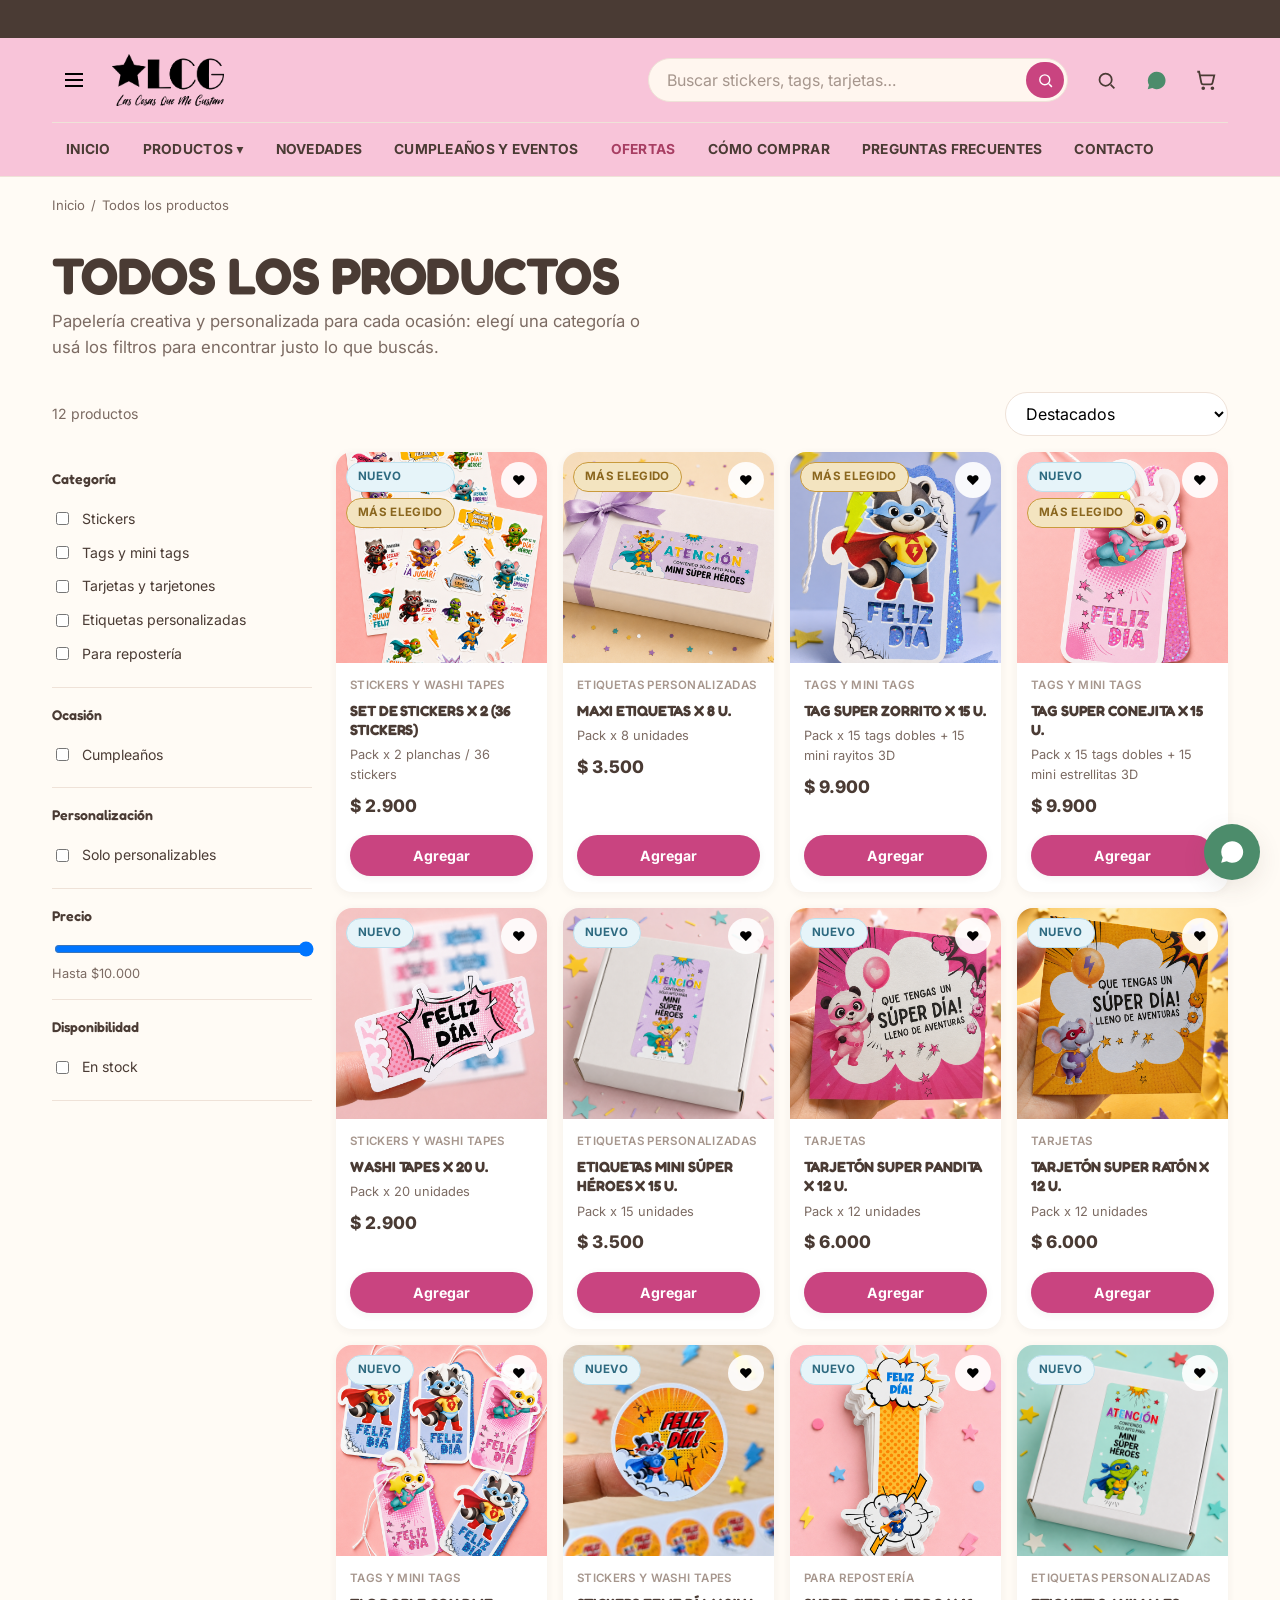
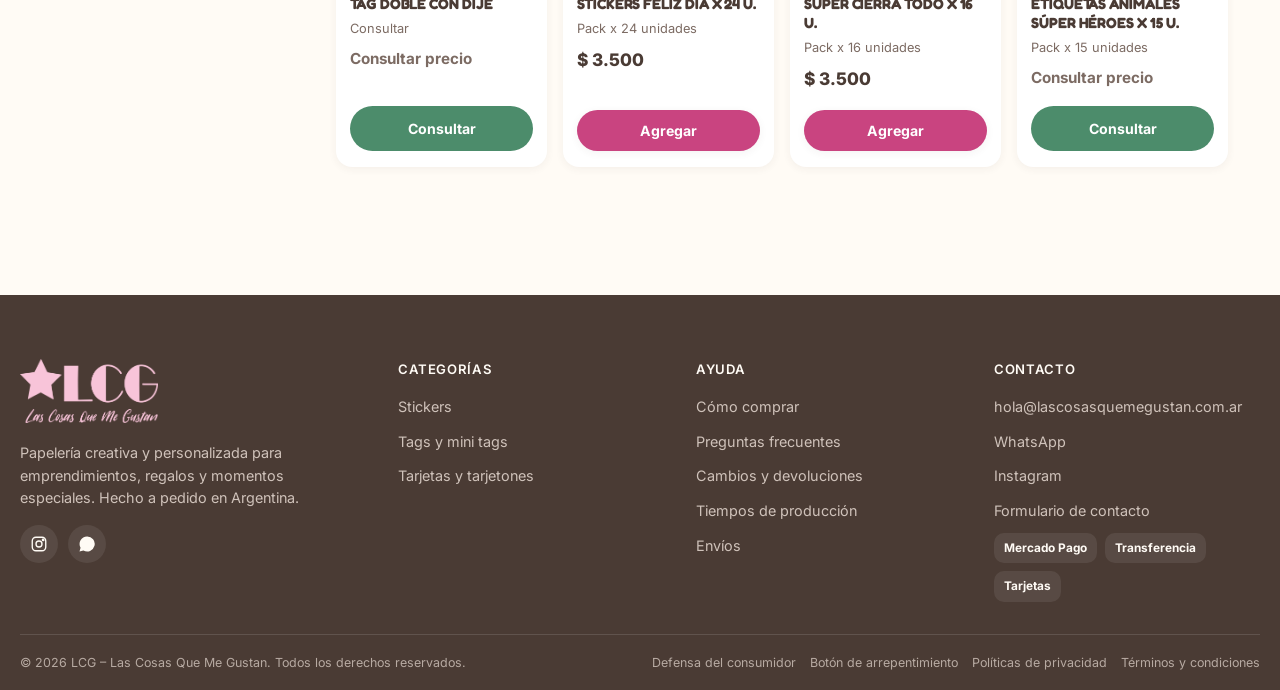
==== commit 1c74c765: "Quitar el 10% de descuento por transferencia de todo el sitio - products-data.js: eliminar campo pri" ====
--- a/categoria.html
+++ b/categoria.html
@@ -29,7 +29,6 @@
   <div class="topbar__track">
     <span class="topbar__item">✦ Productos personalizados para cada ocasión</span>
     <span class="topbar__item">✦ Envíos por moto mensajería y otros medios</span>
-    <span class="topbar__item">✦ 10% de descuento pagando por transferencia</span>
     <span class="topbar__item">✦ Producción artesanal y por pedido</span>
     <span class="topbar__item" aria-hidden="true">✦ Productos personalizados para cada ocasión</span>
     <span class="topbar__item" aria-hidden="true">✦ Envíos por moto mensajería y otros medios</span>
@@ -286,8 +285,7 @@
       </div>
       <div class="cart-summary-row"><span>Subtotal</span><span data-cart-subtotal>$0</span></div>
       <div class="cart-summary-row"><span>Envío estimado</span><span data-cart-shipping>—</span></div>
-      <div class="cart-summary-row total"><span>Total por transferencia</span><span data-cart-transfer>$0</span></div>
-      <div class="cart-transfer-note">10% off pagando por transferencia bancaria</div>
+      <div class="cart-summary-row total"><span>Total</span><span data-cart-total>$0</span></div>
       <a href="checkout.html" class="btn btn-primary btn-block">Finalizar compra</a>
     </div>
   </div>
--- a/css/styles.css
+++ b/css/styles.css
@@ -324,7 +324,7 @@
 .hero__title{ font-size: clamp(2.4rem, 5.6vw, 4.2rem); line-height: .96; letter-spacing: -0.015em; margin-bottom: var(--space-4); font-weight: 700; }
 .hero__text{ color: var(--text-soft); font-size: 1.12rem; max-width: 480px; margin-bottom: var(--space-5); }
 .hero__ctas{ display: flex; flex-wrap: wrap; gap: 14px; }
-.hero--simple .hero__grid{ grid-template-columns: 1fr; text-align: center; }
+.hero--simple .hero__grid{ grid-template-columns: minmax(0,1fr); text-align: center; }
 .hero--simple .hero__copy{ max-width: 720px; margin: 0 auto; }
 .hero--simple .hero__text{ max-width: 560px; margin-left: auto; margin-right: auto; }
 .hero--simple .hero__ctas{ justify-content: center; }
@@ -351,8 +351,8 @@
 /* ==========================================================================
    Categorías visuales
    ========================================================================== */
-.cat-grid{ display: grid; grid-template-columns: repeat(2, 1fr); gap: var(--space-4); }
-@media (min-width: 700px){ .cat-grid{ grid-template-columns: repeat(4, 1fr); } }
+.cat-grid{ display: grid; grid-template-columns: repeat(2, minmax(0,1fr)); gap: var(--space-4); }
+@media (min-width: 700px){ .cat-grid{ grid-template-columns: repeat(4, minmax(0,1fr)); } }
 .cat-card{
   border-radius: var(--r-lg); overflow: hidden; background: var(--white); box-shadow: var(--shadow-sm);
   transition: transform .18s ease, box-shadow .18s ease; display: flex; flex-direction: column;
@@ -372,9 +372,9 @@
    ========================================================================== */
 .product-scroller{ display: flex; gap: var(--space-4); overflow-x: auto; padding-bottom: 8px; scroll-snap-type: x mandatory; }
 .product-scroller .product-card{ min-width: 240px; scroll-snap-align: start; }
-.product-grid{ display: grid; grid-template-columns: repeat(2, 1fr); gap: var(--space-4); }
-@media (min-width: 700px){ .product-grid{ grid-template-columns: repeat(2, 1fr); } }
-@media (min-width: 980px){ .product-grid{ grid-template-columns: repeat(4, 1fr); } }
+.product-grid{ display: grid; grid-template-columns: repeat(2, minmax(0,1fr)); gap: var(--space-4); }
+@media (min-width: 700px){ .product-grid{ grid-template-columns: repeat(2, minmax(0,1fr)); } }
+@media (min-width: 980px){ .product-grid{ grid-template-columns: repeat(4, minmax(0,1fr)); } }
 
 .product-card{
   background: var(--white); border-radius: var(--r-md); overflow: hidden; box-shadow: var(--shadow-sm);
@@ -398,7 +398,6 @@
 .product-card__prices{ display: flex; align-items: baseline; gap: 8px; margin-top: 2px; }
 .product-card__price{ font-weight: 800; font-size: 1.08rem; }
 .product-card__price--onrequest{ font-size: .95rem; color: var(--text-soft); font-weight: 700; }
-.product-card__price-transfer{ font-size: .76rem; color: var(--success); font-weight: 700; }
 .product-card__variants{ display: flex; gap: 6px; margin-top: 4px; }
 .swatch{ width: 20px; height: 20px; border-radius: var(--r-full); border: 2px solid var(--white); box-shadow: 0 0 0 1.5px var(--border); }
 .product-card__actions{ margin-top: auto; padding-top: 10px; display: flex; gap: 8px; }
@@ -414,9 +413,9 @@
   background: var(--lavender-soft); border-radius: var(--r-lg); padding: var(--space-7) var(--space-5);
 }
 .custom-block__grid{ display: grid; gap: var(--space-6); }
-@media (min-width: 960px){ .custom-block__grid{ grid-template-columns: 1fr 1fr; align-items: center; } }
+@media (min-width: 960px){ .custom-block__grid{ grid-template-columns: minmax(0,1fr) minmax(0,1fr); align-items: center; } }
 .custom-steps{ display: grid; gap: var(--space-4); margin: var(--space-5) 0; }
-@media (min-width: 640px){ .custom-steps{ grid-template-columns: repeat(3, 1fr); } }
+@media (min-width: 640px){ .custom-steps{ grid-template-columns: repeat(3, minmax(0,1fr)); } }
 .custom-step{ background: var(--white); border-radius: var(--r-md); padding: var(--space-4); box-shadow: var(--shadow-sm); }
 .custom-step__num{
   width: 34px; height: 34px; border-radius: var(--r-full); background: var(--lavender-strong); color: var(--white);
@@ -430,15 +429,15 @@
    Emprendimientos
    ========================================================================== */
 .biz-section{ background: var(--pink-soft); border-radius: var(--r-lg); padding: var(--space-7) var(--space-5); }
-.biz-grid{ display: grid; grid-template-columns: repeat(2, 1fr); gap: var(--space-3); }
-@media (min-width: 700px){ .biz-grid{ grid-template-columns: repeat(3, 1fr); } }
+.biz-grid{ display: grid; grid-template-columns: repeat(2, minmax(0,1fr)); gap: var(--space-3); }
+@media (min-width: 700px){ .biz-grid{ grid-template-columns: repeat(3, minmax(0,1fr)); } }
 .biz-photo{ aspect-ratio: 1/1; border-radius: var(--r-md); background: var(--white); overflow: hidden; }
 
 /* ==========================================================================
    Beneficios
    ========================================================================== */
-.benefits-grid{ display: grid; grid-template-columns: repeat(2, 1fr); gap: var(--space-4); }
-@media (min-width: 800px){ .benefits-grid{ grid-template-columns: repeat(4, 1fr); } }
+.benefits-grid{ display: grid; grid-template-columns: repeat(2, minmax(0,1fr)); gap: var(--space-4); }
+@media (min-width: 800px){ .benefits-grid{ grid-template-columns: repeat(4, minmax(0,1fr)); } }
 .benefit-card{ text-align: center; padding: var(--space-5) var(--space-3); }
 .benefit-icon{
   width: 60px; height: 60px; border-radius: var(--r-full); background: var(--sky-soft); color: #2E6A80;
@@ -450,8 +449,8 @@
 /* ==========================================================================
    Testimonios
    ========================================================================== */
-.testi-grid{ display: grid; grid-template-columns: 1fr; gap: var(--space-4); }
-@media (min-width: 720px){ .testi-grid{ grid-template-columns: repeat(3, 1fr); } }
+.testi-grid{ display: grid; grid-template-columns: minmax(0,1fr); gap: var(--space-4); }
+@media (min-width: 720px){ .testi-grid{ grid-template-columns: repeat(3, minmax(0,1fr)); } }
 .testi-card{ background: var(--white); border-radius: var(--r-md); padding: var(--space-5); box-shadow: var(--shadow-sm); display: flex; flex-direction: column; gap: 10px; }
 .testi-stars{ color: var(--gold); letter-spacing: 2px; font-size: .95rem; }
 .testi-quote{ font-size: .95rem; color: var(--text); }
@@ -467,8 +466,8 @@
 /* ==========================================================================
    Instagram
    ========================================================================== */
-.insta-grid{ display: grid; grid-template-columns: repeat(3, 1fr); gap: 10px; }
-@media (min-width: 700px){ .insta-grid{ grid-template-columns: repeat(6, 1fr); } }
+.insta-grid{ display: grid; grid-template-columns: repeat(3, minmax(0,1fr)); gap: 10px; }
+@media (min-width: 700px){ .insta-grid{ grid-template-columns: repeat(6, minmax(0,1fr)); } }
 .insta-tile{ aspect-ratio: 1/1; border-radius: var(--r-sm); overflow: hidden; background: var(--yellow-soft); position: relative; }
 .insta-tile:nth-child(2n){ background: var(--pink-soft); }
 .insta-tile:nth-child(3n){ background: var(--lavender-soft); }
@@ -479,7 +478,7 @@
    ========================================================================== */
 .newsletter{ background: linear-gradient(120deg, var(--lavender), var(--pink)); border-radius: var(--r-lg); padding: var(--space-7) var(--space-5); color: var(--text); }
 .newsletter__grid{ display: grid; gap: var(--space-4); align-items: center; }
-@media (min-width: 860px){ .newsletter__grid{ grid-template-columns: 1.1fr 1fr; } }
+@media (min-width: 860px){ .newsletter__grid{ grid-template-columns: 1.1fr minmax(0,1fr); } }
 .newsletter form{ display: flex; flex-wrap: wrap; gap: 10px; }
 .newsletter input{ flex: 1; min-width: 180px; border: none; border-radius: var(--r-full); padding: 13px 18px; }
 .newsletter .btn{ flex-shrink: 0; }
@@ -500,8 +499,8 @@
    Footer
    ========================================================================== */
 .site-footer{ background: var(--text); color: var(--bg); margin-top: var(--space-9); }
-.footer-top{ padding: var(--space-8) 0 var(--space-6); display: grid; gap: var(--space-6); grid-template-columns: 1fr; }
-@media (min-width: 780px){ .footer-top{ grid-template-columns: 1.3fr 1fr 1fr 1fr; } }
+.footer-top{ padding: var(--space-8) 0 var(--space-6); display: grid; gap: var(--space-6); grid-template-columns: minmax(0,1fr); }
+@media (min-width: 780px){ .footer-top{ grid-template-columns: 1.3fr minmax(0,1fr) minmax(0,1fr) minmax(0,1fr); } }
 .footer-brand .logo{ color: var(--bg); }
 .footer-brand p{ color: #CFC2BA; font-size: .9rem; margin: 12px 0 16px; max-width: 280px; }
 .footer-social{ display: flex; gap: 10px; }
@@ -547,8 +546,8 @@
 .cat-page-head{ padding: var(--space-4) 0 var(--space-6); max-width: 720px; }
 .cat-toolbar{ display: flex; align-items: center; justify-content: space-between; gap: 12px; flex-wrap: wrap; margin-bottom: var(--space-4); }
 .cat-toolbar__count{ font-size: .88rem; color: var(--text-soft); }
-.cat-layout{ display: grid; gap: var(--space-5); grid-template-columns: 1fr; }
-@media (min-width: 980px){ .cat-layout{ grid-template-columns: 260px 1fr; } }
+.cat-layout{ display: grid; gap: var(--space-5); grid-template-columns: minmax(0,1fr); }
+@media (min-width: 980px){ .cat-layout{ grid-template-columns: 260px minmax(0,1fr); } }
 .filters{ display: none; }
 @media (min-width: 980px){ .filters{ display: block; } }
 .filter-group{ border-bottom: 1px solid var(--border); padding: var(--space-4) 0; }
@@ -580,8 +579,8 @@
 /* ==========================================================================
    Página de producto
    ========================================================================== */
-.product-page{ display: grid; gap: var(--space-7); grid-template-columns: 1fr; padding-bottom: var(--space-8); }
-@media (min-width: 960px){ .product-page{ grid-template-columns: 1fr 1fr; gap: var(--space-8); } }
+.product-page{ display: grid; gap: var(--space-7); grid-template-columns: minmax(0,1fr); padding-bottom: var(--space-8); }
+@media (min-width: 960px){ .product-page{ grid-template-columns: minmax(0,1fr) minmax(0,1fr); gap: var(--space-8); } }
 .pg-gallery__main{ aspect-ratio: 1/1; border-radius: var(--r-lg); overflow: hidden; background: var(--bg-alt); margin-bottom: 12px; position: relative; cursor: zoom-in; }
 .pg-gallery__thumbs{ display: flex; gap: 10px; overflow-x: auto; }
 .pg-gallery__thumbs button{ width: 76px; height: 76px; border-radius: var(--r-sm); border: 2px solid transparent; background: var(--bg-alt); flex-shrink: 0; overflow: hidden; }
@@ -590,9 +589,8 @@
 .pg-info__title{ font-size: clamp(1.7rem, 3.6vw, 2.5rem); margin: 6px 0 10px; text-transform: uppercase; letter-spacing: -0.01em; line-height: 1.02; }
 .pg-info__prices{ display: flex; align-items: baseline; gap: 12px; margin-bottom: 4px; }
 .pg-info__price{ font-size: 1.7rem; font-weight: 800; }
-.pg-info__price-transfer{ color: var(--success); font-weight: 700; font-size: .92rem; }
 .pg-info__stock{ font-size: .85rem; font-weight: 700; color: var(--success); margin-bottom: var(--space-4); }
-.pg-facts{ display: grid; grid-template-columns: 1fr 1fr; gap: 10px 20px; background: var(--bg-alt); border-radius: var(--r-md); padding: var(--space-4); margin-bottom: var(--space-4); font-size: .86rem; }
+.pg-facts{ display: grid; grid-template-columns: minmax(0,1fr) minmax(0,1fr); gap: 10px 20px; background: var(--bg-alt); border-radius: var(--r-md); padding: var(--space-4); margin-bottom: var(--space-4); font-size: .86rem; }
 .pg-facts dt{ color: var(--text-soft); font-weight: 600; }
 .pg-facts dd{ margin: 2px 0 0; font-weight: 700; }
 
@@ -656,7 +654,7 @@
 .cart-drawer__head{ display: flex; align-items: center; justify-content: space-between; padding: 18px 20px; border-bottom: 1px solid var(--border); }
 .cart-drawer__close{ width: 40px; height: 40px; border: none; background: var(--bg-alt); border-radius: var(--r-full); }
 .cart-drawer__items{ flex: 1; overflow-y: auto; padding: 14px 20px; display: flex; flex-direction: column; gap: 14px; }
-.cart-item{ display: grid; grid-template-columns: 68px 1fr auto; gap: 12px; align-items: start; }
+.cart-item{ display: grid; grid-template-columns: 68px minmax(0,1fr) auto; gap: 12px; align-items: start; }
 .cart-item__img{ width: 68px; height: 68px; border-radius: var(--r-sm); background: var(--bg-alt); overflow: hidden; }
 .cart-item__name{ font-weight: 700; font-size: .9rem; }
 .cart-item__variant{ font-size: .78rem; color: var(--text-soft); }
@@ -668,13 +666,12 @@
 .cart-coupon input{ flex: 1; border: 1.5px solid var(--border); border-radius: var(--r-full); padding: 9px 14px; }
 .cart-summary-row{ display: flex; justify-content: space-between; font-size: .9rem; }
 .cart-summary-row.total{ font-weight: 800; font-size: 1.05rem; padding-top: 8px; border-top: 1px dashed var(--border); }
-.cart-transfer-note{ background: var(--yellow-soft); color: #8A6A16; border-radius: var(--r-sm); padding: 8px 12px; font-size: .78rem; font-weight: 700; }
 
 /* ==========================================================================
    Checkout
    ========================================================================== */
-.checkout-layout{ display: grid; gap: var(--space-6); grid-template-columns: 1fr; padding-bottom: var(--space-8); }
-@media (min-width: 960px){ .checkout-layout{ grid-template-columns: 1.3fr 1fr; } }
+.checkout-layout{ display: grid; gap: var(--space-6); grid-template-columns: minmax(0,1fr); padding-bottom: var(--space-8); }
+@media (min-width: 960px){ .checkout-layout{ grid-template-columns: 1.3fr minmax(0,1fr); } }
 .checkout-steps{ display: flex; gap: 10px; margin-bottom: var(--space-5); flex-wrap: wrap; }
 .checkout-step{ display: flex; align-items: center; gap: 8px; font-size: .82rem; font-weight: 700; color: var(--text-faint); }
 .checkout-step.is-active{ color: var(--pink-strong); }
@@ -682,8 +679,8 @@
 .checkout-step.is-active .num{ background: var(--pink-strong); color: var(--white); }
 .checkout-card{ background: var(--white); border-radius: var(--r-md); padding: var(--space-5); box-shadow: var(--shadow-sm); margin-bottom: var(--space-4); }
 .checkout-card h3{ font-size: 1.05rem; margin-bottom: var(--space-3); }
-.form-grid{ display: grid; gap: 12px; grid-template-columns: 1fr; }
-@media (min-width: 560px){ .form-grid.cols-2{ grid-template-columns: 1fr 1fr; } }
+.form-grid{ display: grid; gap: 12px; grid-template-columns: minmax(0,1fr); }
+@media (min-width: 560px){ .form-grid.cols-2{ grid-template-columns: minmax(0,1fr) minmax(0,1fr); } }
 .payment-option{ display: flex; align-items: flex-start; gap: 12px; border: 1.5px solid var(--border); border-radius: var(--r-md); padding: 14px; margin-bottom: 10px; }
 .payment-option.is-selected{ border-color: var(--pink-strong); background: var(--pink-soft); }
 .payment-option strong{ display: block; font-size: .94rem; }
@@ -707,8 +704,8 @@
 .dia-nino-banner{ display: block; border-radius: var(--r-lg); overflow: hidden; box-shadow: var(--shadow-md); }
 .dia-nino-banner img{ width: 100%; height: auto; display: block; transition: transform .25s ease; }
 .dia-nino-banner:hover img{ transform: scale(1.015); }
-.editorial-duo{ display: grid; gap: var(--space-4); grid-template-columns: 1fr; }
-@media (min-width: 760px){ .editorial-duo{ grid-template-columns: 1fr 1fr; gap: var(--space-5); } }
+.editorial-duo{ display: grid; gap: var(--space-4); grid-template-columns: minmax(0,1fr); }
+@media (min-width: 760px){ .editorial-duo{ grid-template-columns: minmax(0,1fr) minmax(0,1fr); gap: var(--space-5); } }
 .editorial-duo__item{ display: flex; flex-direction: column; gap: 10px; }
 .editorial-duo__media{ aspect-ratio: 1/1; border-radius: var(--r-lg); overflow: hidden; box-shadow: var(--shadow-md); }
 .editorial-duo__media img{ width: 100%; height: 100%; object-fit: cover; display: block; }
@@ -729,6 +726,6 @@
 .faq-item summary::-webkit-details-marker{ display: none; }
 .faq-item p{ padding: 0 4px 16px; color: var(--text-soft); }
 
-.contact-grid{ display: grid; gap: var(--space-6); grid-template-columns: 1fr; }
-@media (min-width: 860px){ .contact-grid{ grid-template-columns: 1fr 1fr; } }
+.contact-grid{ display: grid; gap: var(--space-6); grid-template-columns: minmax(0,1fr); }
+@media (min-width: 860px){ .contact-grid{ grid-template-columns: minmax(0,1fr) minmax(0,1fr); } }
 .contact-card{ background: var(--white); border-radius: var(--r-md); padding: var(--space-5); box-shadow: var(--shadow-sm); display: flex; gap: 14px; align-items: flex-start; margin-bottom: 12px; }
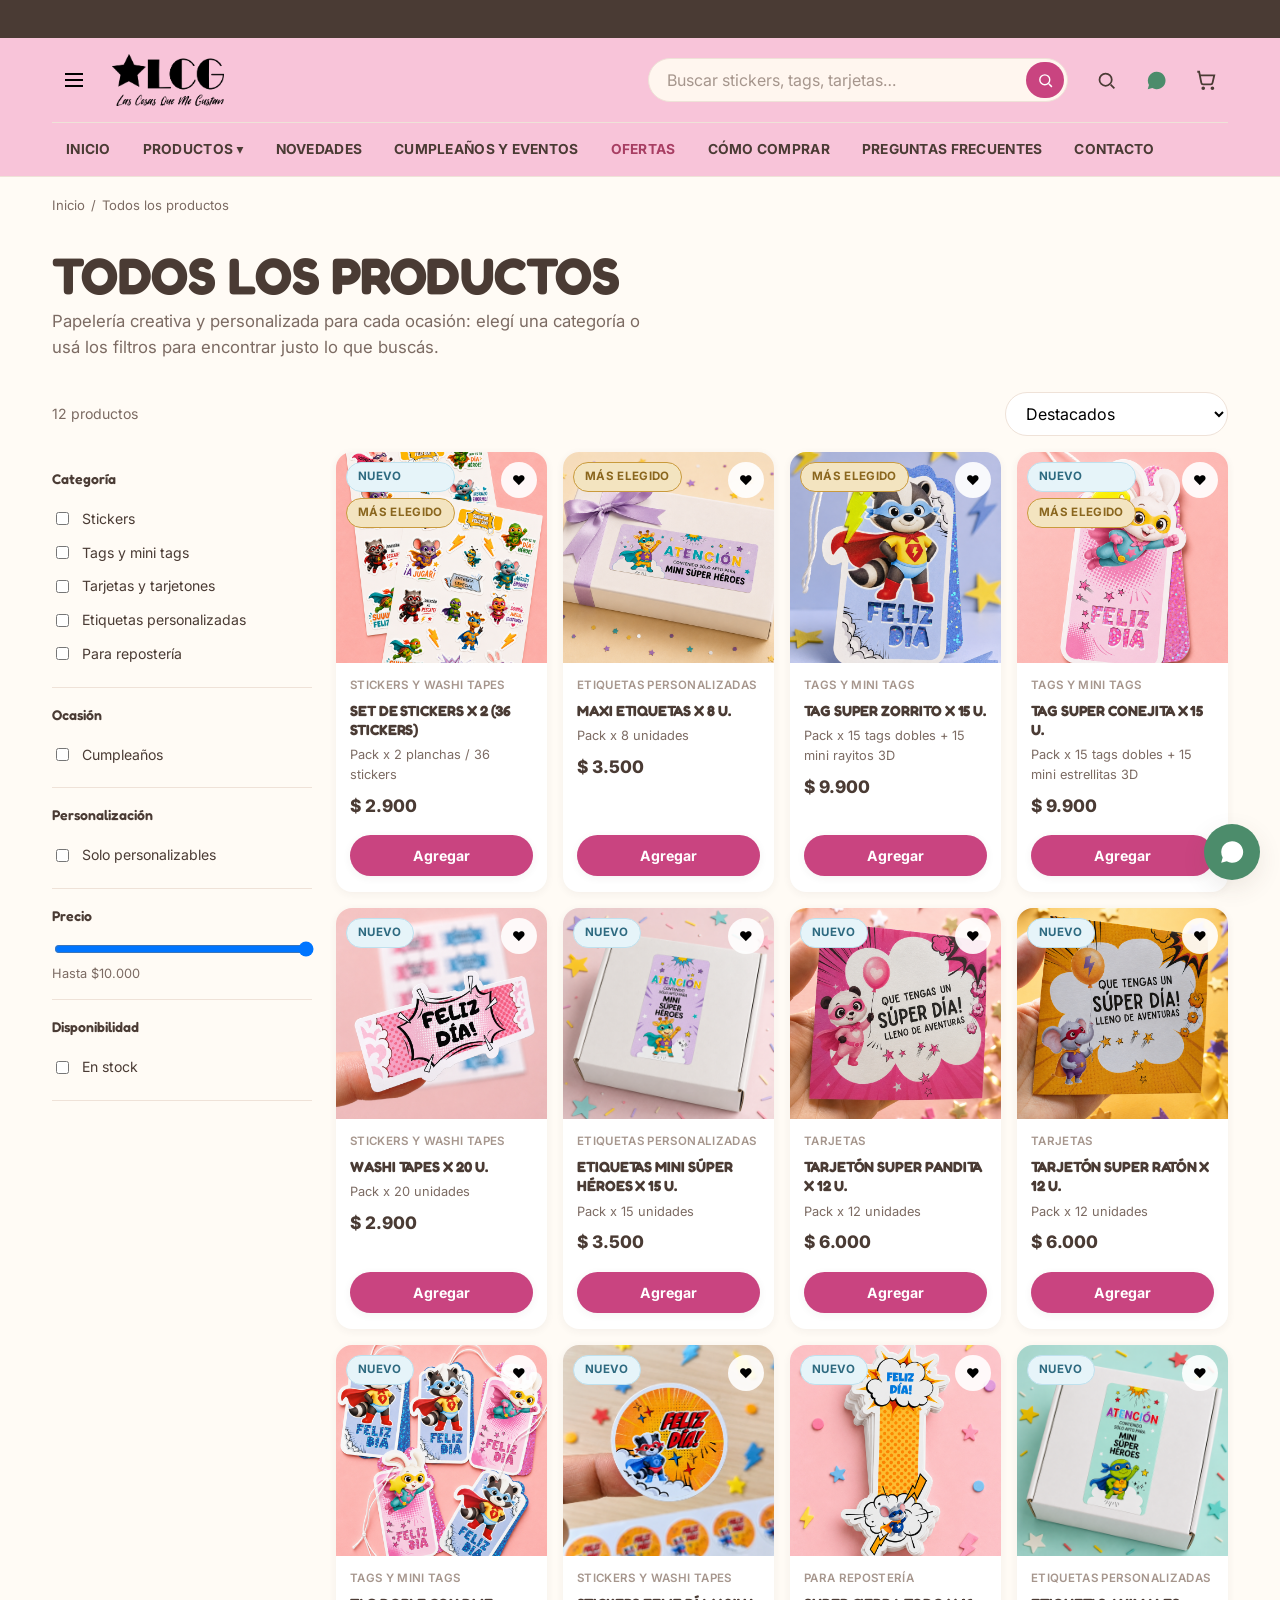
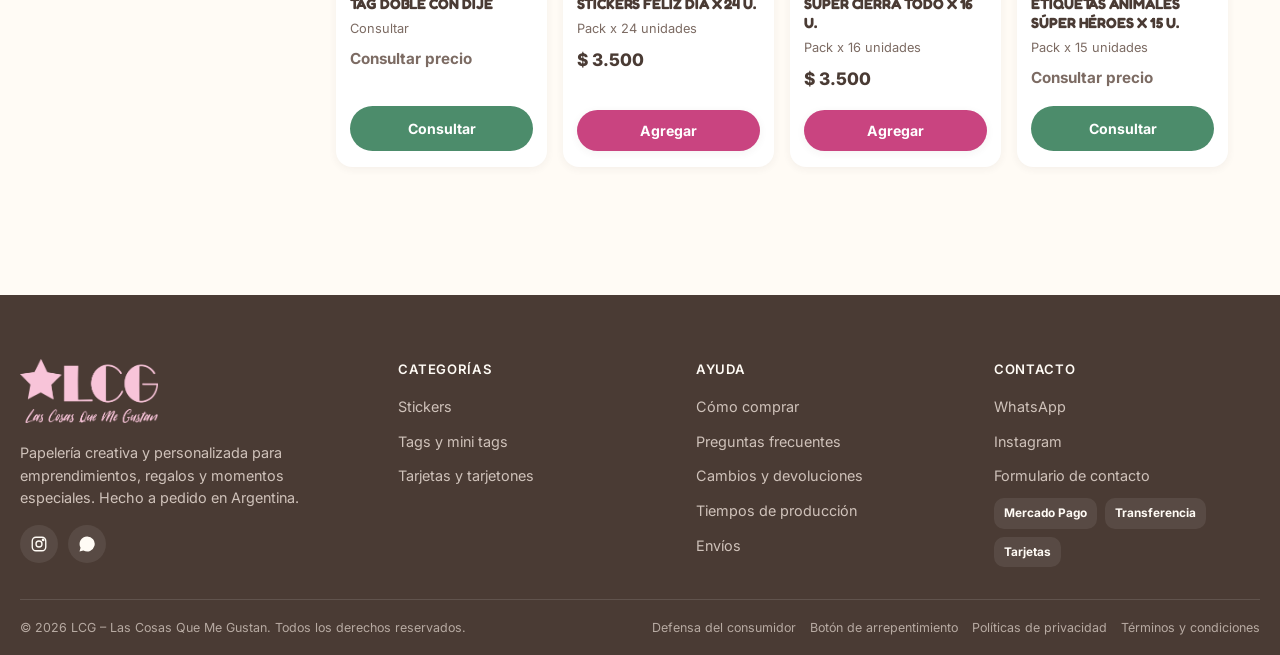
==== commit faad45aa: "Quitar la dirección de correo hola@lascosasquemegustan.com.ar del sitio Se quita el enlace mailto de" ====
--- a/categoria.html
+++ b/categoria.html
@@ -233,7 +233,6 @@
     <div class="footer-col">
       <h4>Contacto</h4>
       <ul>
-        <li><a href="mailto:hola@lascosasquemegustan.com.ar">hola@lascosasquemegustan.com.ar</a></li>
         <li><a href="https://wa.me/5491156983539" target="_blank" rel="noopener">WhatsApp</a></li>
         <li><a href="https://www.instagram.com/lcg.lascosasquemegustan/" target="_blank" rel="noopener">Instagram</a></li>
         <li><a href="contacto.html">Formulario de contacto</a></li>
--- a/css/styles.css
+++ b/css/styles.css
@@ -468,10 +468,12 @@
    ========================================================================== */
 .insta-grid{ display: grid; grid-template-columns: repeat(3, minmax(0,1fr)); gap: 10px; }
 @media (min-width: 700px){ .insta-grid{ grid-template-columns: repeat(6, minmax(0,1fr)); } }
-.insta-tile{ aspect-ratio: 1/1; border-radius: var(--r-sm); overflow: hidden; background: var(--yellow-soft); position: relative; }
+.insta-tile{ aspect-ratio: 1/1; border-radius: var(--r-sm); overflow: hidden; background: var(--yellow-soft); position: relative; display: block; }
 .insta-tile:nth-child(2n){ background: var(--pink-soft); }
 .insta-tile:nth-child(3n){ background: var(--lavender-soft); }
 .insta-tile:nth-child(4n){ background: var(--sky-soft); }
+.insta-tile img{ width: 100%; height: 100%; object-fit: cover; display: block; transition: transform .25s ease; }
+.insta-tile:hover img{ transform: scale(1.05); }
 
 /* ==========================================================================
    Newsletter
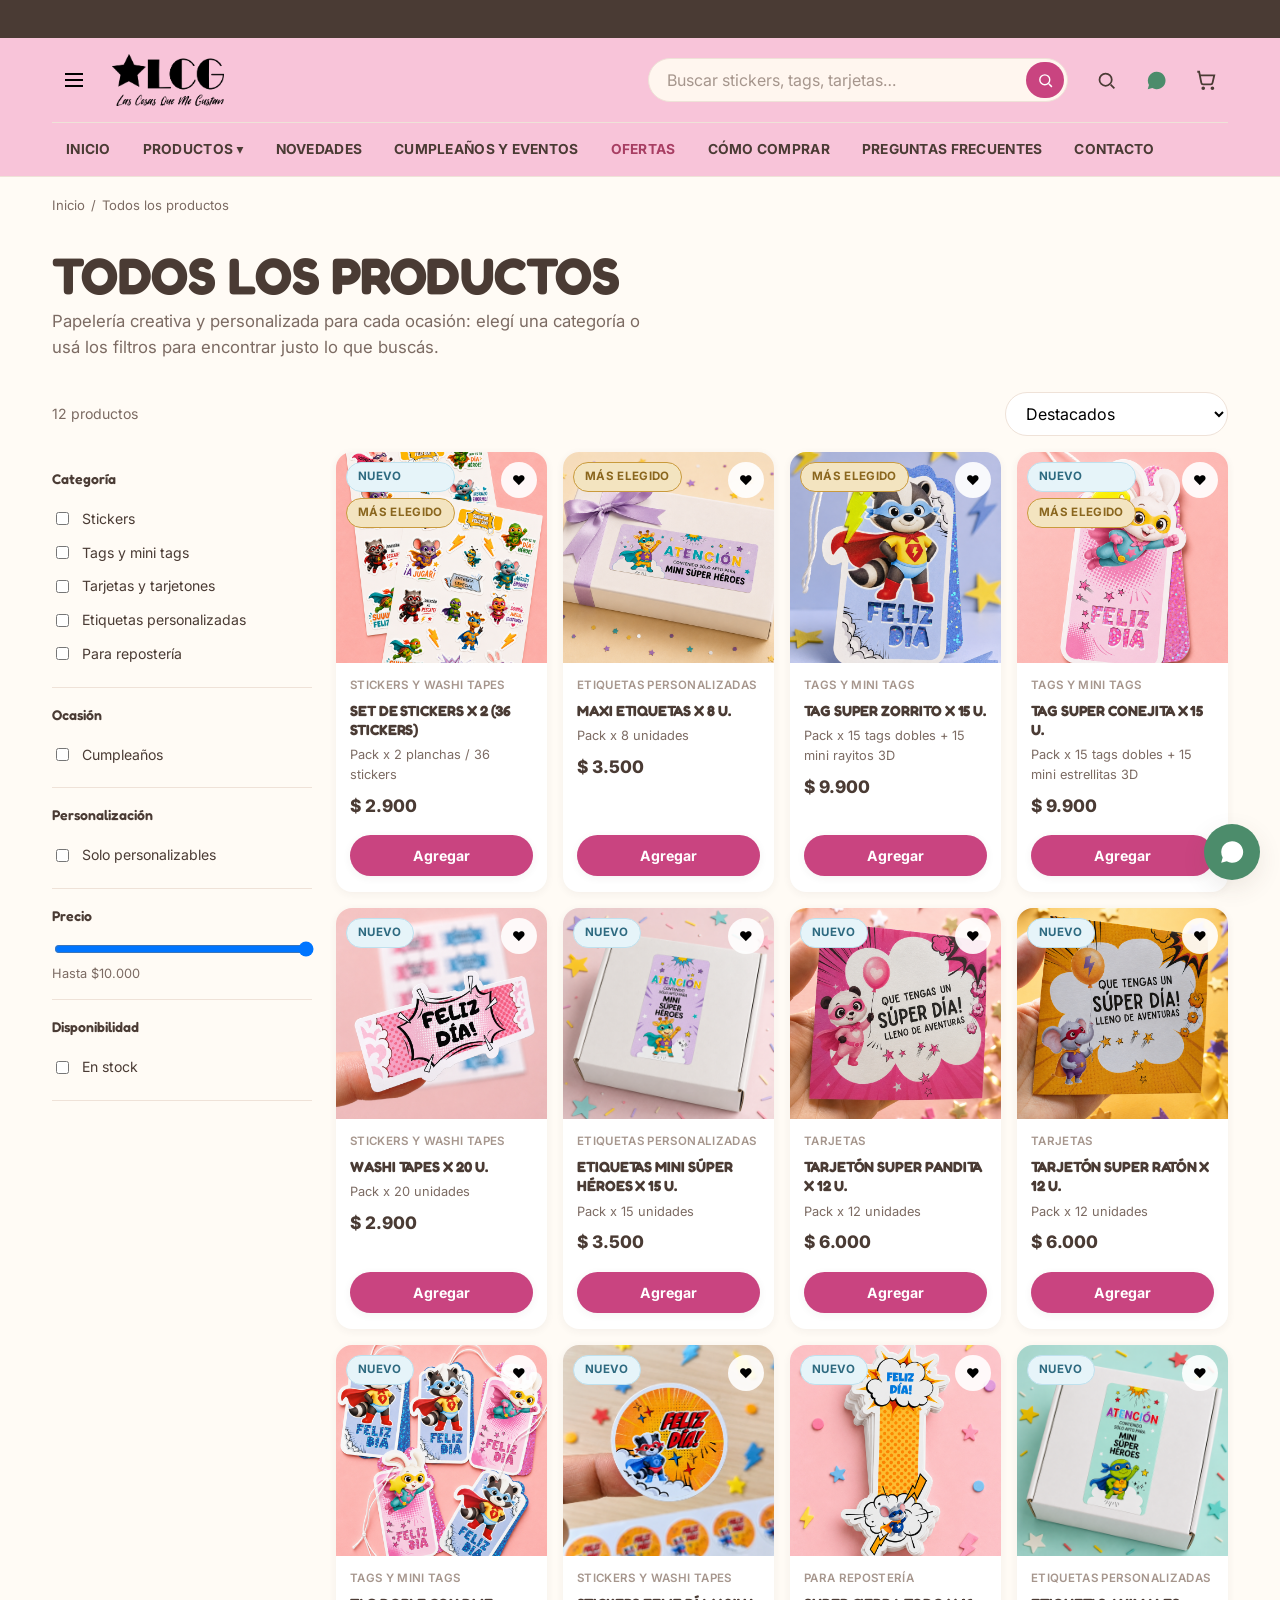
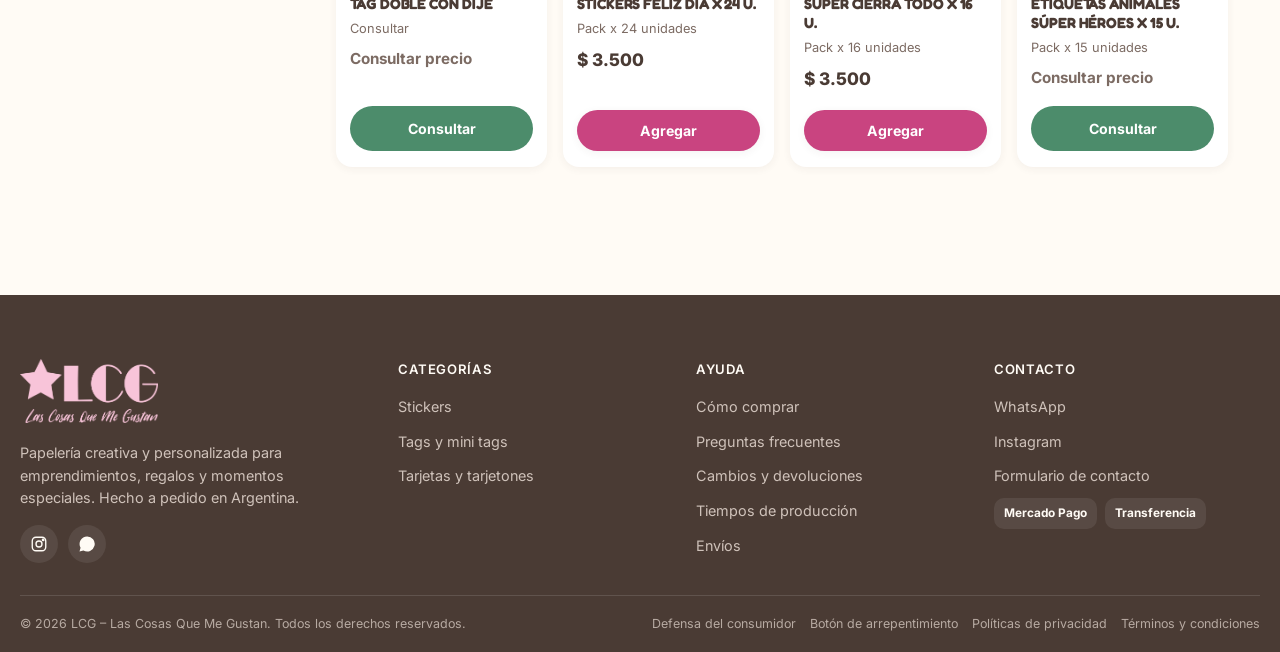
==== commit e3354abb: "Quitar la opción de pago con tarjeta del sitio Se mantiene Mercado Pago pero sin mencionar tarjetas " ====
--- a/categoria.html
+++ b/categoria.html
@@ -240,7 +240,6 @@
       <div class="footer-payments">
         <span class="pay-chip">Mercado Pago</span>
         <span class="pay-chip">Transferencia</span>
-        <span class="pay-chip">Tarjetas</span>
       </div>
     </div>
   </div>
--- a/css/styles.css
+++ b/css/styles.css
@@ -607,6 +607,10 @@
 .qty-stepper button:hover{ background: var(--bg-alt); }
 .qty-stepper input{ width: 46px; text-align: center; border: none; font-weight: 700; }
 
+.pg-personalize-toggle{ background: var(--pink-soft); border-radius: var(--r-md); padding: var(--space-4); margin-bottom: var(--space-4); }
+.pg-personalize-toggle__row{ display: flex; align-items: center; gap: 10px; font-weight: 700; font-size: .92rem; cursor: pointer; }
+.pg-personalize-toggle__row input[type="checkbox"]{ width: 20px; height: 20px; accent-color: var(--pink-strong); cursor: pointer; flex-shrink: 0; }
+.pg-personalize-toggle .hint{ font-size: .78rem; color: var(--text-soft); font-weight: 400; margin: 6px 0 0 30px; }
 .pg-custom-form{ background: var(--lavender-soft); border-radius: var(--r-md); padding: var(--space-4); margin-bottom: var(--space-4); display: flex; flex-direction: column; gap: 12px; }
 .field{ display: flex; flex-direction: column; gap: 6px; }
 .field label{ font-size: .85rem; font-weight: 700; }
@@ -620,8 +624,9 @@
 .field.has-error .field-error{ display: block; }
 
 .pg-cta-row{ display: flex; flex-wrap: wrap; gap: 12px; margin-bottom: var(--space-4); }
-.pg-shipping-check{ display: flex; gap: 8px; margin-bottom: var(--space-4); }
-.pg-shipping-check input{ flex: 1; border: 1.5px solid var(--border); border-radius: var(--r-full); padding: 11px 16px; }
+.pg-shipping-check{ display: flex; flex-wrap: wrap; gap: 8px; margin-bottom: var(--space-4); }
+.pg-shipping-check input{ flex: 1 1 160px; min-width: 0; border: 1.5px solid var(--border); border-radius: var(--r-full); padding: 11px 16px; }
+.pg-shipping-check button{ flex-shrink: 0; }
 .pg-color-note{ font-size: .78rem; color: var(--text-soft); border-top: 1px solid var(--border); padding-top: 14px; margin-top: 6px; }
 
 .accordion-item{ border-bottom: 1px solid var(--border); }
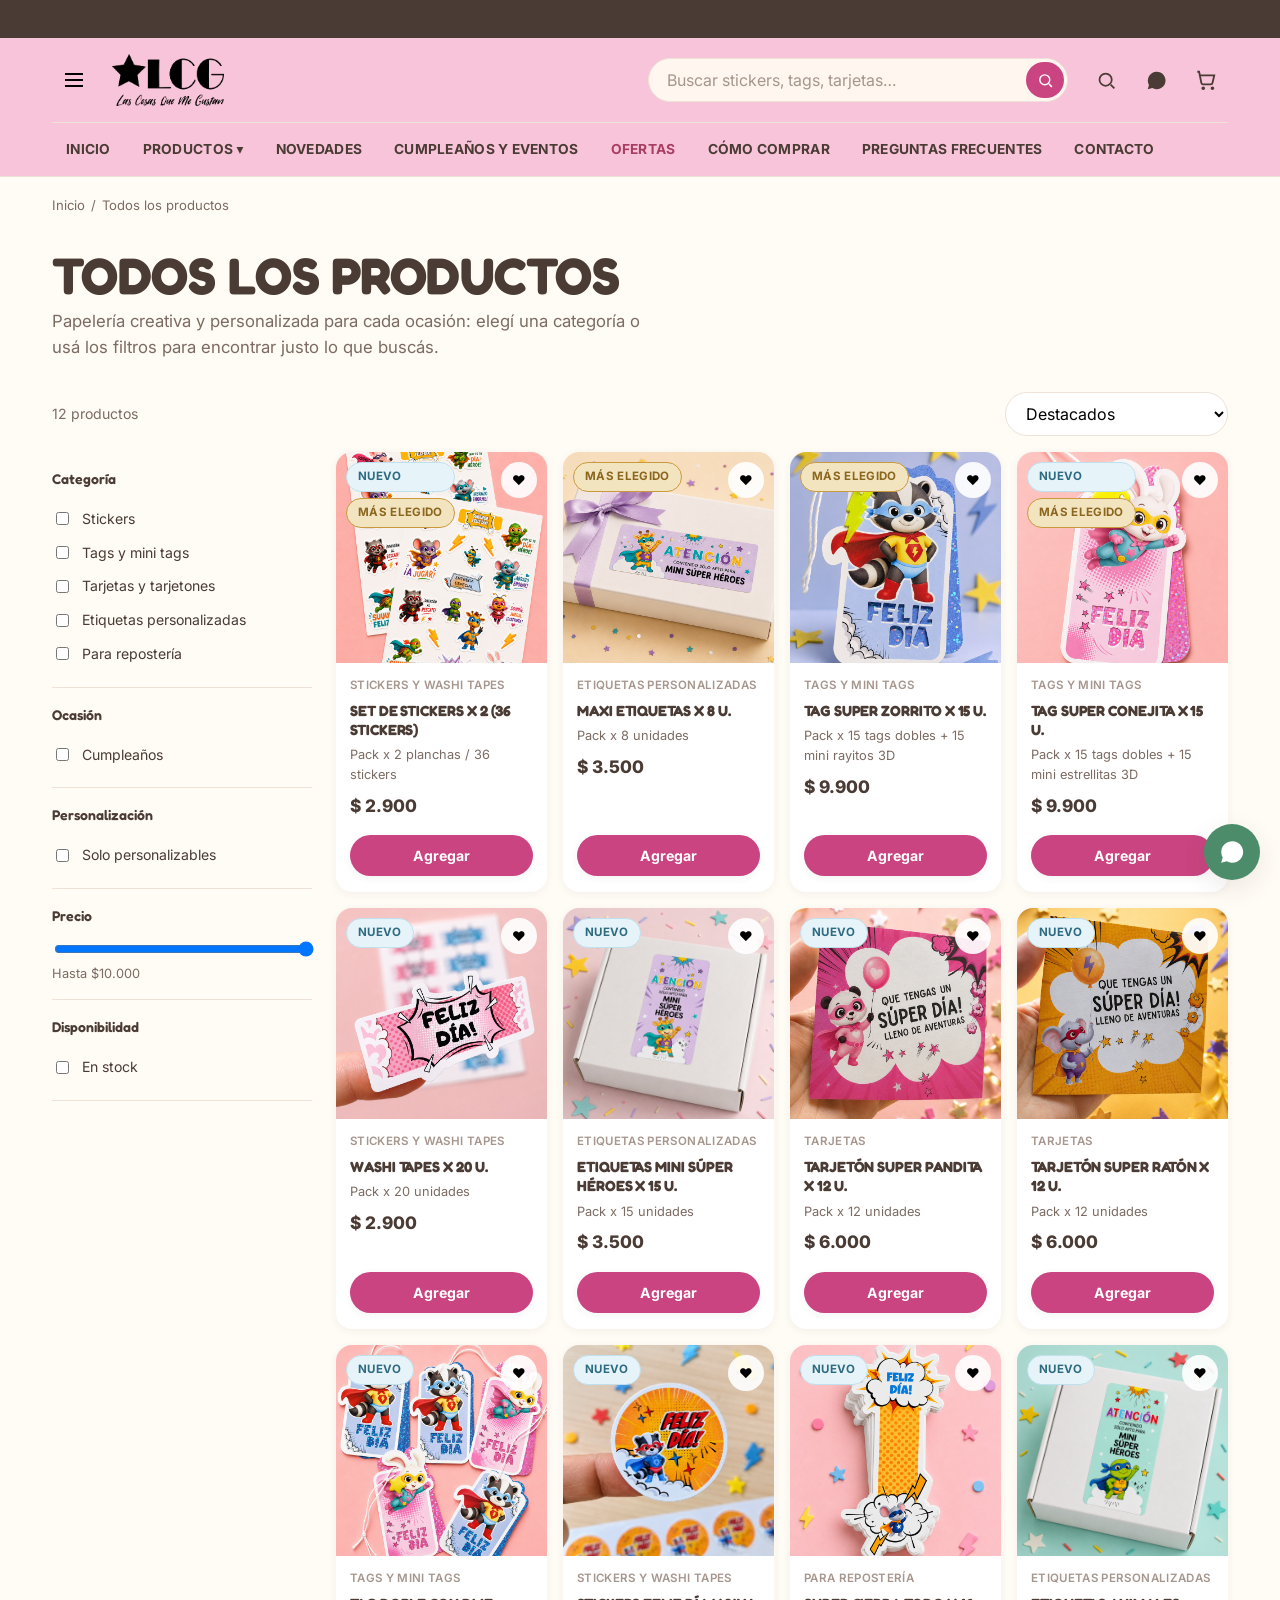
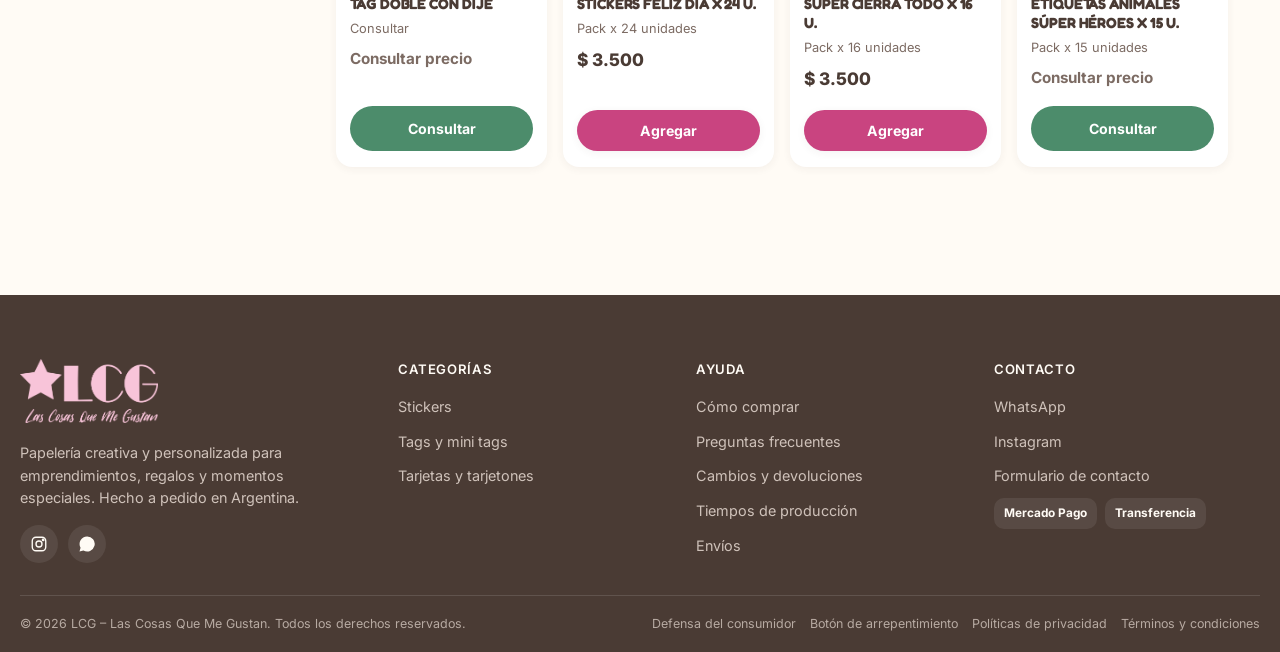
==== commit c6816bc0: "Preloader animado: la pantalla se pinta de rosa de abajo hacia arriba con el logo en el centro En lu" ====
--- a/categoria.html
+++ b/categoria.html
@@ -23,6 +23,10 @@
 </script>
 </head>
 <body>
+<div class="page-preloader" data-page-preloader aria-hidden="true">
+  <div class="page-preloader__fill"></div>
+  <img class="page-preloader__logo" src="assets/logo-lcg.png" alt="">
+</div>
 <a href="#main" class="skip-link">Saltar al contenido principal</a>
 
 <div class="topbar" role="region" aria-label="Beneficios de LCG">
--- a/css/styles.css
+++ b/css/styles.css
@@ -169,6 +169,32 @@
 .badge-offer{ background: var(--pink-soft); color: #A83E63; border-color: var(--pink); }
 
 /* ==========================================================================
+   Preloader de carga
+   ========================================================================== */
+.page-preloader{
+  position: fixed; inset: 0; z-index: 10000;
+  display: flex; align-items: center; justify-content: center;
+  overflow: hidden;
+}
+.page-preloader__fill{
+  position: absolute; inset: 0; background: var(--pink-strong);
+  transform: translateY(100%);
+  animation: page-preloader-fill .7s cubic-bezier(.65,0,.35,1) forwards;
+}
+.page-preloader__logo{
+  position: relative; width: 140px; max-width: 40vw; height: auto; opacity: 0;
+  animation: page-preloader-logo .5s ease .5s forwards;
+}
+@keyframes page-preloader-fill{ to{ transform: translateY(0); } }
+@keyframes page-preloader-logo{ to{ opacity: 1; } }
+.page-preloader.is-hiding{ transition: opacity .45s ease; opacity: 0; }
+.page-preloader.is-hidden{ display: none; }
+@media (prefers-reduced-motion: reduce){
+  .page-preloader__fill{ animation: none; transform: translateY(0); }
+  .page-preloader__logo{ animation: none; opacity: 1; }
+}
+
+/* ==========================================================================
    Barra superior de beneficios
    ========================================================================== */
 .topbar{
@@ -241,7 +267,6 @@
   font-size: 0.65rem; font-weight: 700; min-width: 17px; height: 17px; border-radius: var(--r-full);
   display: flex; align-items: center; justify-content: center; padding: 0 3px;
 }
-.icon-btn--whatsapp{ color: #4C8C6B; }
 
 .header-search-mobile{ padding: 0 0 14px; display: block; }
 @media (min-width: 900px){ .header-search-mobile{ display: none; } }
@@ -501,6 +526,7 @@
    Footer
    ========================================================================== */
 .site-footer{ background: var(--text); color: var(--bg); margin-top: var(--space-9); }
+@media (max-width: 767px){ .site-footer .container{ padding-left: 28px; padding-right: 28px; } }
 .footer-top{ padding: var(--space-8) 0 var(--space-6); display: grid; gap: var(--space-6); grid-template-columns: minmax(0,1fr); }
 @media (min-width: 780px){ .footer-top{ grid-template-columns: 1.3fr minmax(0,1fr) minmax(0,1fr) minmax(0,1fr); } }
 .footer-brand .logo{ color: var(--bg); }
@@ -669,8 +695,9 @@
 .cart-item__remove{ font-size: .78rem; color: var(--error); background: none; border: none; padding: 0; text-decoration: underline; margin-top: 6px; }
 .cart-empty{ text-align: center; padding: var(--space-7) var(--space-4); color: var(--text-soft); }
 .cart-drawer__foot{ border-top: 1px solid var(--border); padding: 16px 20px 20px; display: flex; flex-direction: column; gap: 10px; }
-.cart-coupon{ display: flex; gap: 8px; }
-.cart-coupon input{ flex: 1; border: 1.5px solid var(--border); border-radius: var(--r-full); padding: 9px 14px; }
+.cart-coupon{ display: flex; flex-wrap: wrap; gap: 8px; }
+.cart-coupon input{ flex: 1 1 120px; min-width: 0; border: 1.5px solid var(--border); border-radius: var(--r-full); padding: 9px 14px; }
+.cart-coupon button{ flex-shrink: 0; }
 .cart-summary-row{ display: flex; justify-content: space-between; font-size: .9rem; }
 .cart-summary-row.total{ font-weight: 800; font-size: 1.05rem; padding-top: 8px; border-top: 1px dashed var(--border); }
 
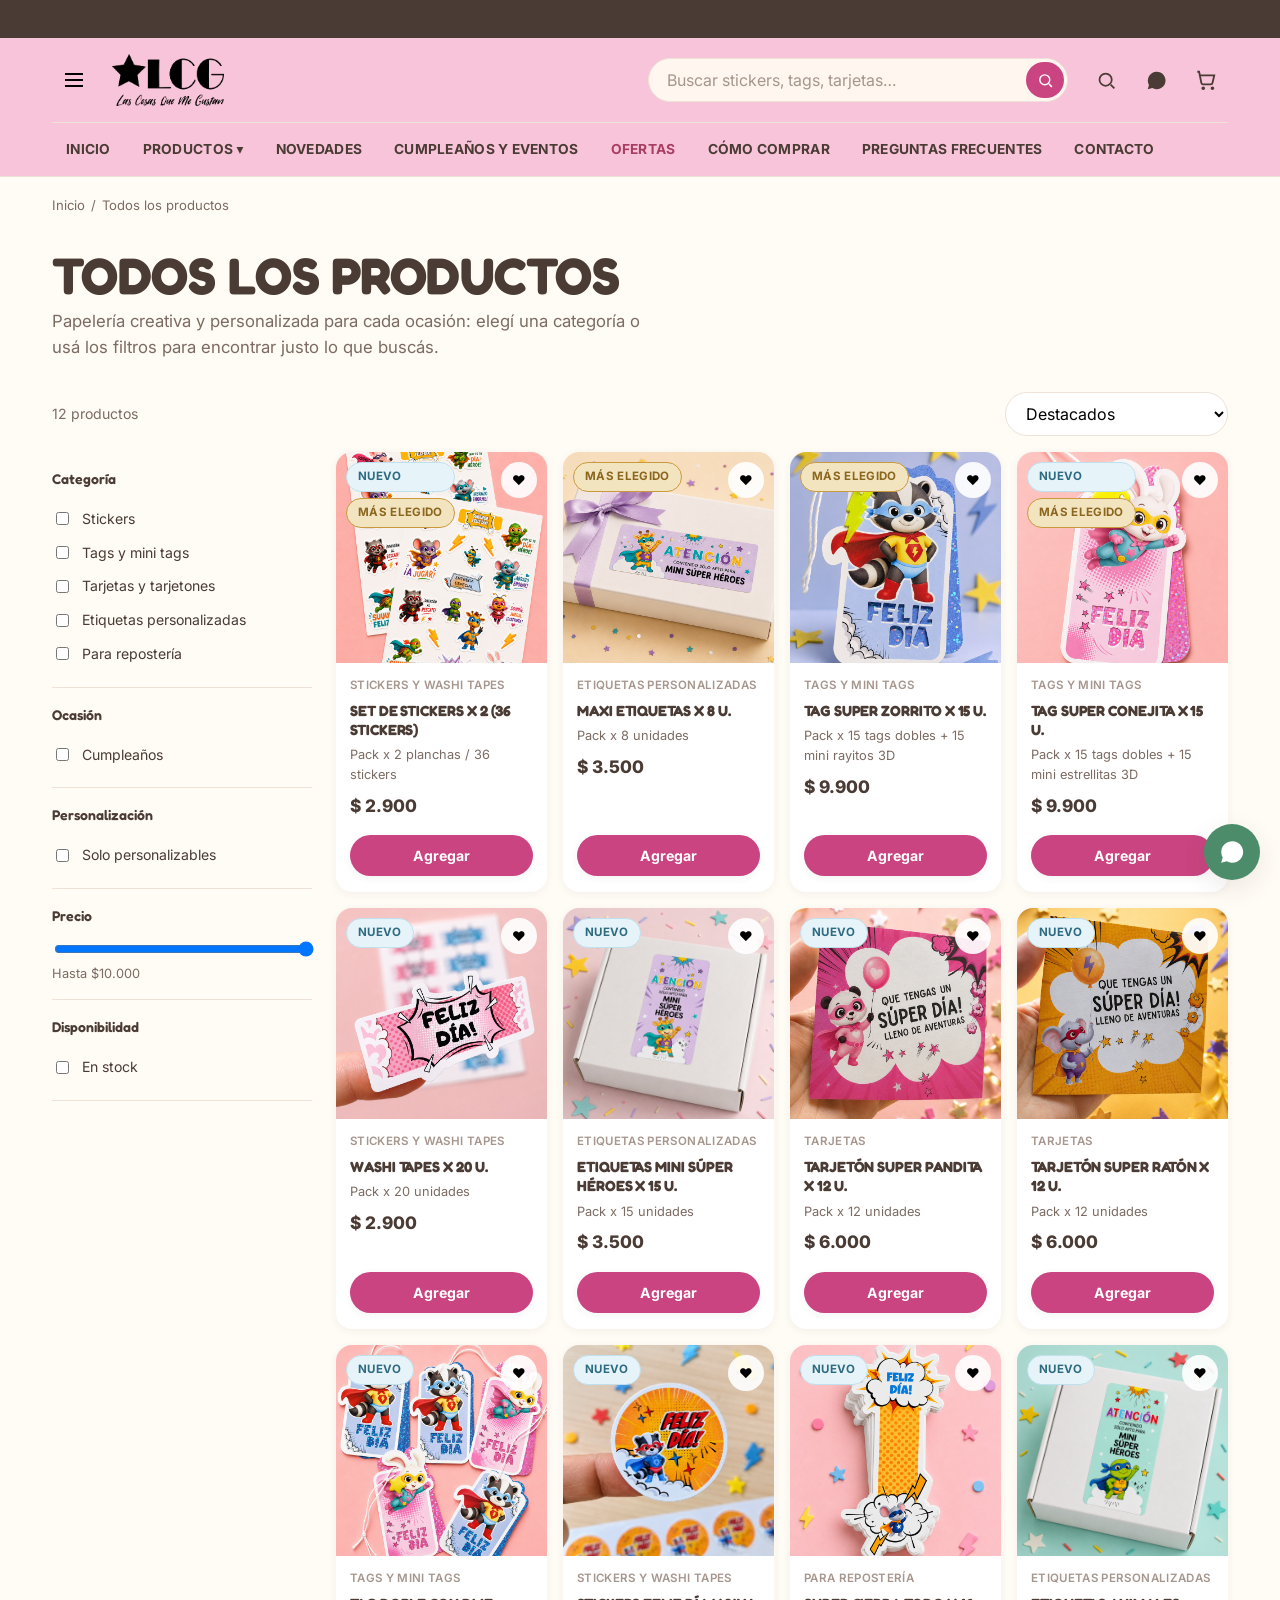
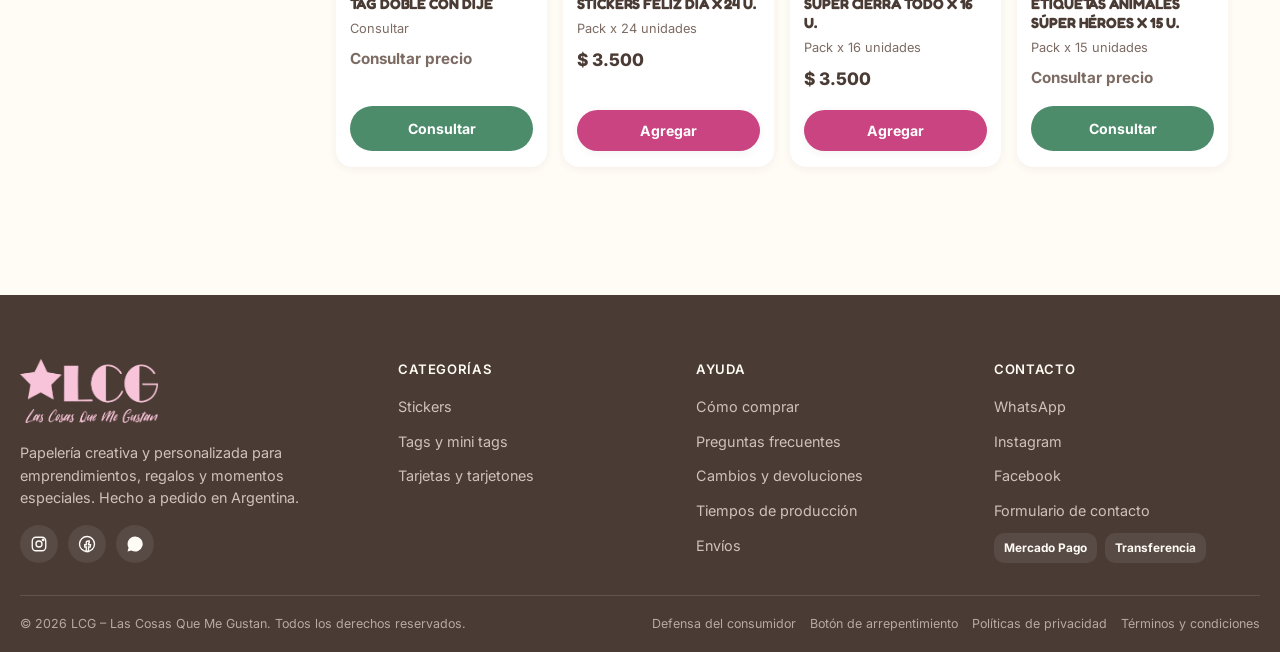
==== commit 13adb8cb: "Agregar enlace a Facebook y quitar bajada de 'Recién llegados' - Se agrega https://www.facebook.com/" ====
--- a/categoria.html
+++ b/categoria.html
@@ -213,6 +213,7 @@
       <p>Papelería creativa y personalizada para emprendimientos, regalos y momentos especiales. Hecho a pedido en Argentina.</p>
       <div class="footer-social">
         <a href="https://www.instagram.com/lcg.lascosasquemegustan/" target="_blank" rel="noopener" aria-label="Instagram de LCG"><svg width="18" height="18" viewBox="0 0 24 24" fill="none" stroke="currentColor" stroke-width="1.8"><rect x="3" y="3" width="18" height="18" rx="5"/><circle cx="12" cy="12" r="4"/><circle cx="17.5" cy="6.5" r="1"/></svg></a>
+        <a href="https://www.facebook.com/LCG.lascosasquemegustan/" target="_blank" rel="noopener" aria-label="Facebook de LCG"><svg width="18" height="18" viewBox="0 0 24 24" fill="none" stroke="currentColor" stroke-width="1.8"><circle cx="12" cy="12" r="10"/><path d="M15 8h-1.5A2.5 2.5 0 0 0 11 10.5V13H9v3h2v6h3v-6h2.2l.5-3H14v-2a.5.5 0 0 1 .5-.5H15z"/></svg></a>
         <a href="https://wa.me/5491156983539" target="_blank" rel="noopener" aria-label="WhatsApp de LCG"><svg width="18" height="18" viewBox="0 0 24 24" fill="currentColor"><path d="M12 2a10 10 0 0 0-8.6 15L2 22l5.2-1.4A10 10 0 1 0 12 2z"/></svg></a>
       </div>
     </div>
@@ -239,6 +240,7 @@
       <ul>
         <li><a href="https://wa.me/5491156983539" target="_blank" rel="noopener">WhatsApp</a></li>
         <li><a href="https://www.instagram.com/lcg.lascosasquemegustan/" target="_blank" rel="noopener">Instagram</a></li>
+        <li><a href="https://www.facebook.com/LCG.lascosasquemegustan/" target="_blank" rel="noopener">Facebook</a></li>
         <li><a href="contacto.html">Formulario de contacto</a></li>
       </ul>
       <div class="footer-payments">
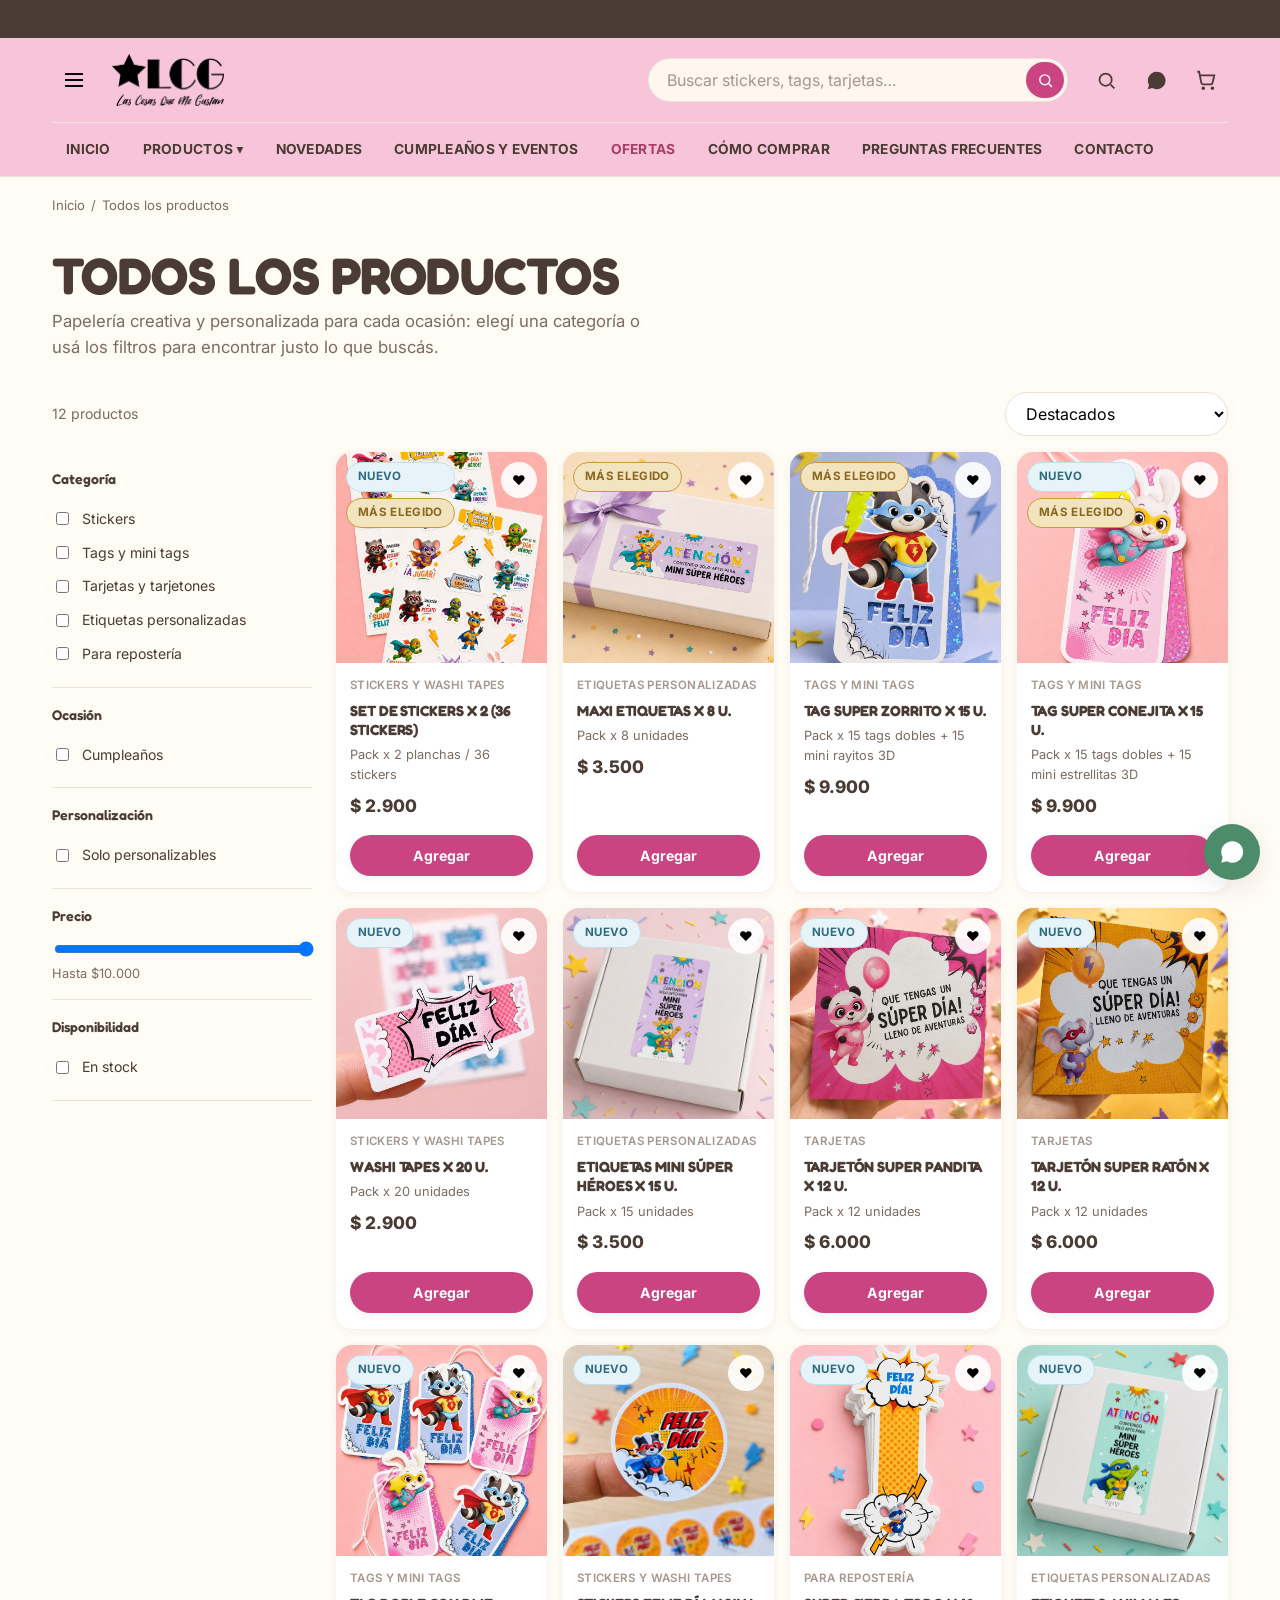
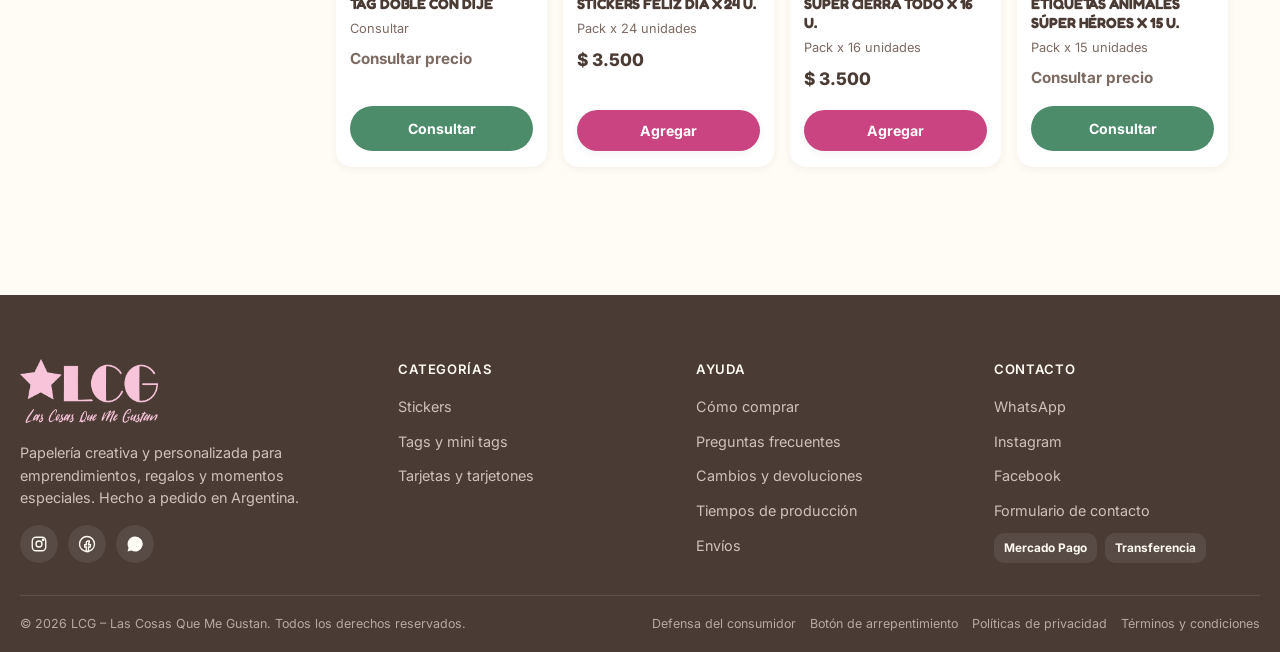
==== commit 738ef65d: "Auditoría SEO adicional: rendimiento de imágenes, metadatos y contenido Hallazgos propios más allá d" ====
--- a/categoria.html
+++ b/categoria.html
@@ -4,8 +4,18 @@
 <meta charset="UTF-8">
 <meta name="viewport" content="width=device-width, initial-scale=1.0">
 <title id="page-title">Productos | LCG – Las Cosas Que Me Gustan</title>
-<meta name="description" content="Descubrí stickers, tags, tarjetas, toppers y papelería personalizada de LCG. Filtrá por categoría, ocasión, precio y disponibilidad.">
-<link rel="canonical" href="https://www.lascosasquemegustan.com.ar/categoria.html">
+<meta name="description" id="page-desc" content="Descubrí stickers, tags, tarjetas y etiquetas personalizadas de LCG. Filtrá por categoría, ocasión, precio y disponibilidad.">
+<link rel="canonical" id="page-canonical" href="https://www.lascosasquemegustan.com.ar/categoria.html">
+<meta property="og:type" content="website">
+<meta property="og:site_name" content="LCG – Las Cosas Que Me Gustan">
+<meta property="og:title" id="og-title" content="Productos | LCG – Las Cosas Que Me Gustan">
+<meta property="og:description" id="og-desc" content="Descubrí stickers, tags, tarjetas y etiquetas personalizadas de LCG. Filtrá por categoría, ocasión, precio y disponibilidad.">
+<meta property="og:url" id="og-url" content="https://www.lascosasquemegustan.com.ar/categoria.html">
+<meta property="og:image" content="https://www.lascosasquemegustan.com.ar/assets/og-image.jpg">
+<meta name="twitter:card" content="summary_large_image">
+<meta name="twitter:title" id="twitter-title" content="Productos | LCG – Las Cosas Que Me Gustan">
+<meta name="twitter:description" id="twitter-desc" content="Descubrí stickers, tags, tarjetas y etiquetas personalizadas de LCG. Filtrá por categoría, ocasión, precio y disponibilidad.">
+<meta name="twitter:image" content="https://www.lascosasquemegustan.com.ar/assets/og-image.jpg">
 <meta name="robots" content="index, follow">
 <link rel="icon" href="assets/favicon-32.png" sizes="32x32" type="image/png">
 <link rel="icon" href="assets/favicon-512.png" sizes="512x512" type="image/png">
@@ -319,7 +329,21 @@
     document.getElementById('cat-title').textContent = titleText;
     document.getElementById('cat-desc').textContent = descText;
     document.getElementById('crumb-current').textContent = titleText;
-    document.getElementById('page-title').textContent = titleText + ' | LCG – Las Cosas Que Me Gustan';
+
+    const SITE_URL = 'https://www.lascosasquemegustan.com.ar/';
+    const pageTitle = titleText + ' | LCG – Las Cosas Que Me Gustan';
+    // El canonical solo refleja el parámetro que define contenido distinto (?cat=);
+    // se ignoran filter/q/sort/page para no generar canonicals duplicados por ruido.
+    const pageUrl = SITE_URL + 'categoria.html' + (catSlug ? '?cat=' + catSlug : '');
+
+    document.getElementById('page-title').textContent = pageTitle;
+    document.getElementById('page-desc').setAttribute('content', descText);
+    document.getElementById('page-canonical').setAttribute('href', pageUrl);
+    document.getElementById('og-title').setAttribute('content', pageTitle);
+    document.getElementById('og-desc').setAttribute('content', descText);
+    document.getElementById('og-url').setAttribute('content', pageUrl);
+    document.getElementById('twitter-title').setAttribute('content', pageTitle);
+    document.getElementById('twitter-desc').setAttribute('content', descText);
 
     let currentPage = 1;
     const sortSelect = document.getElementById('sort');
